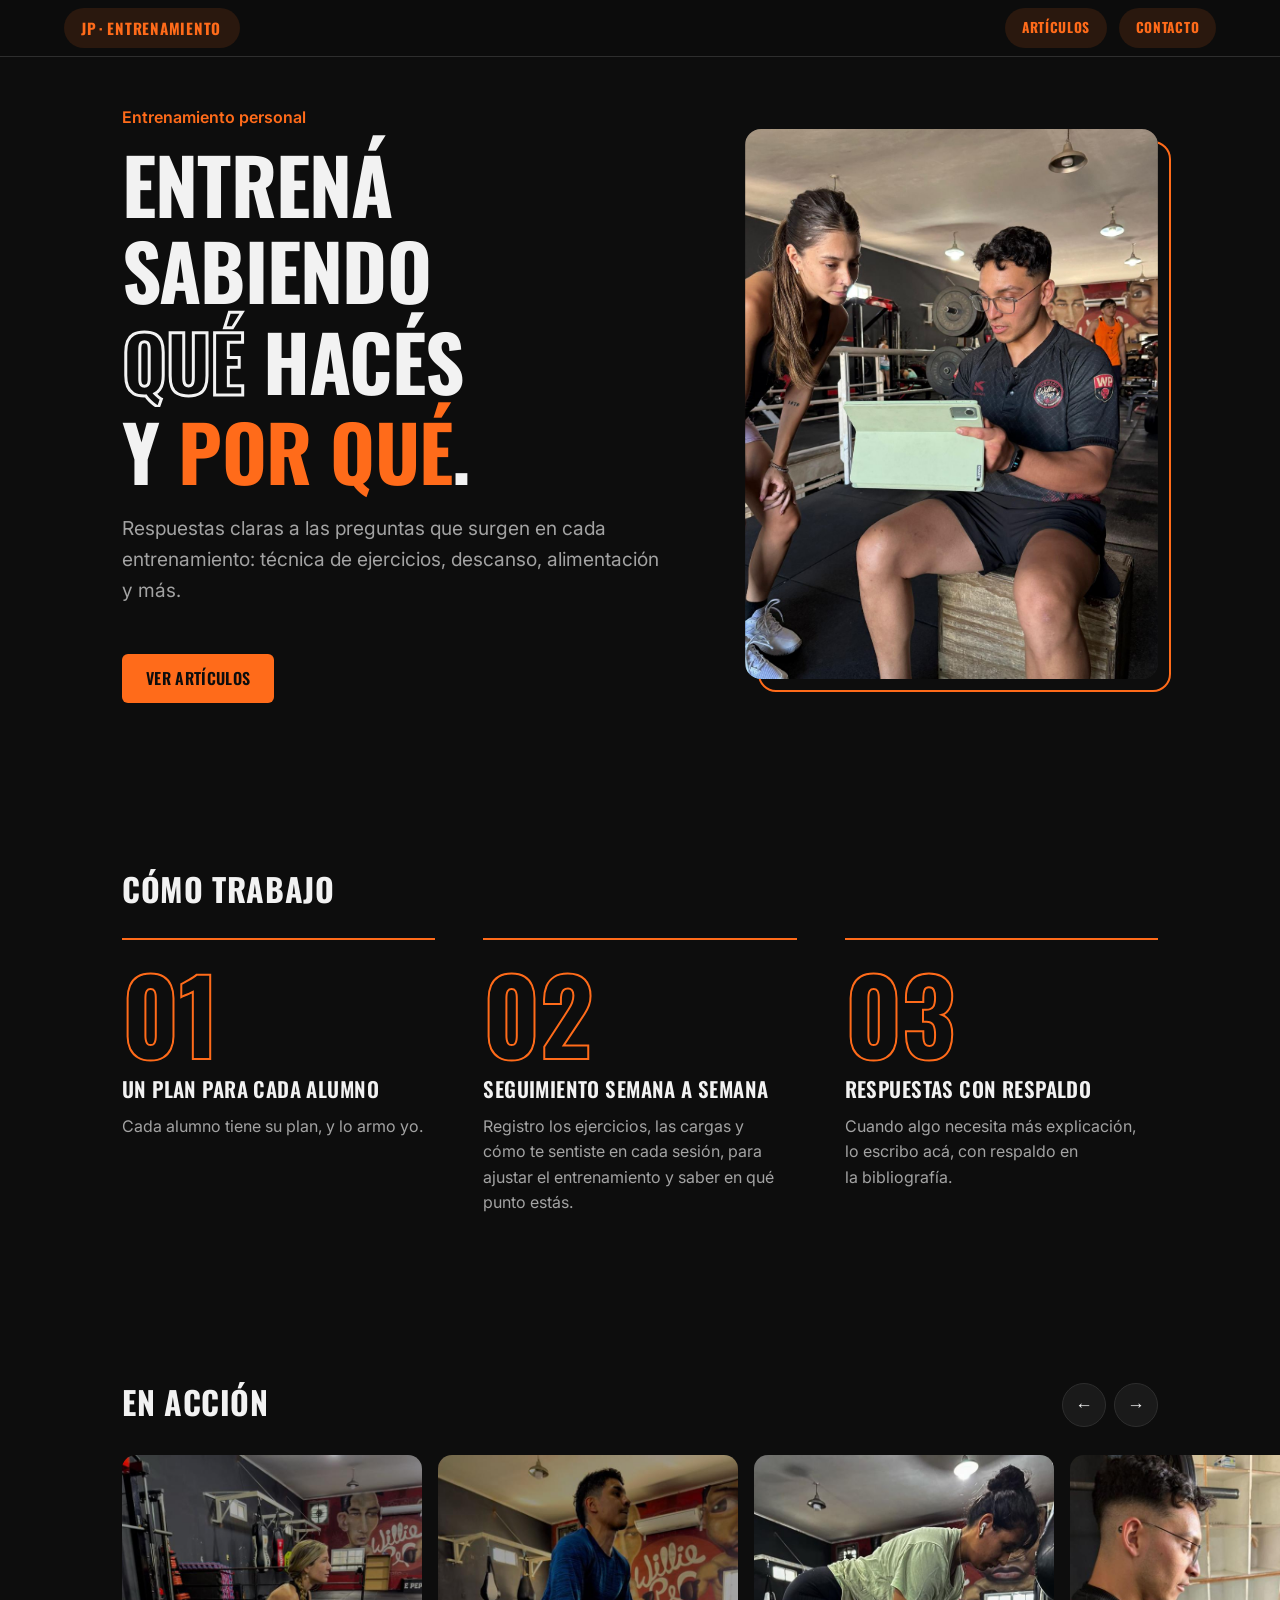
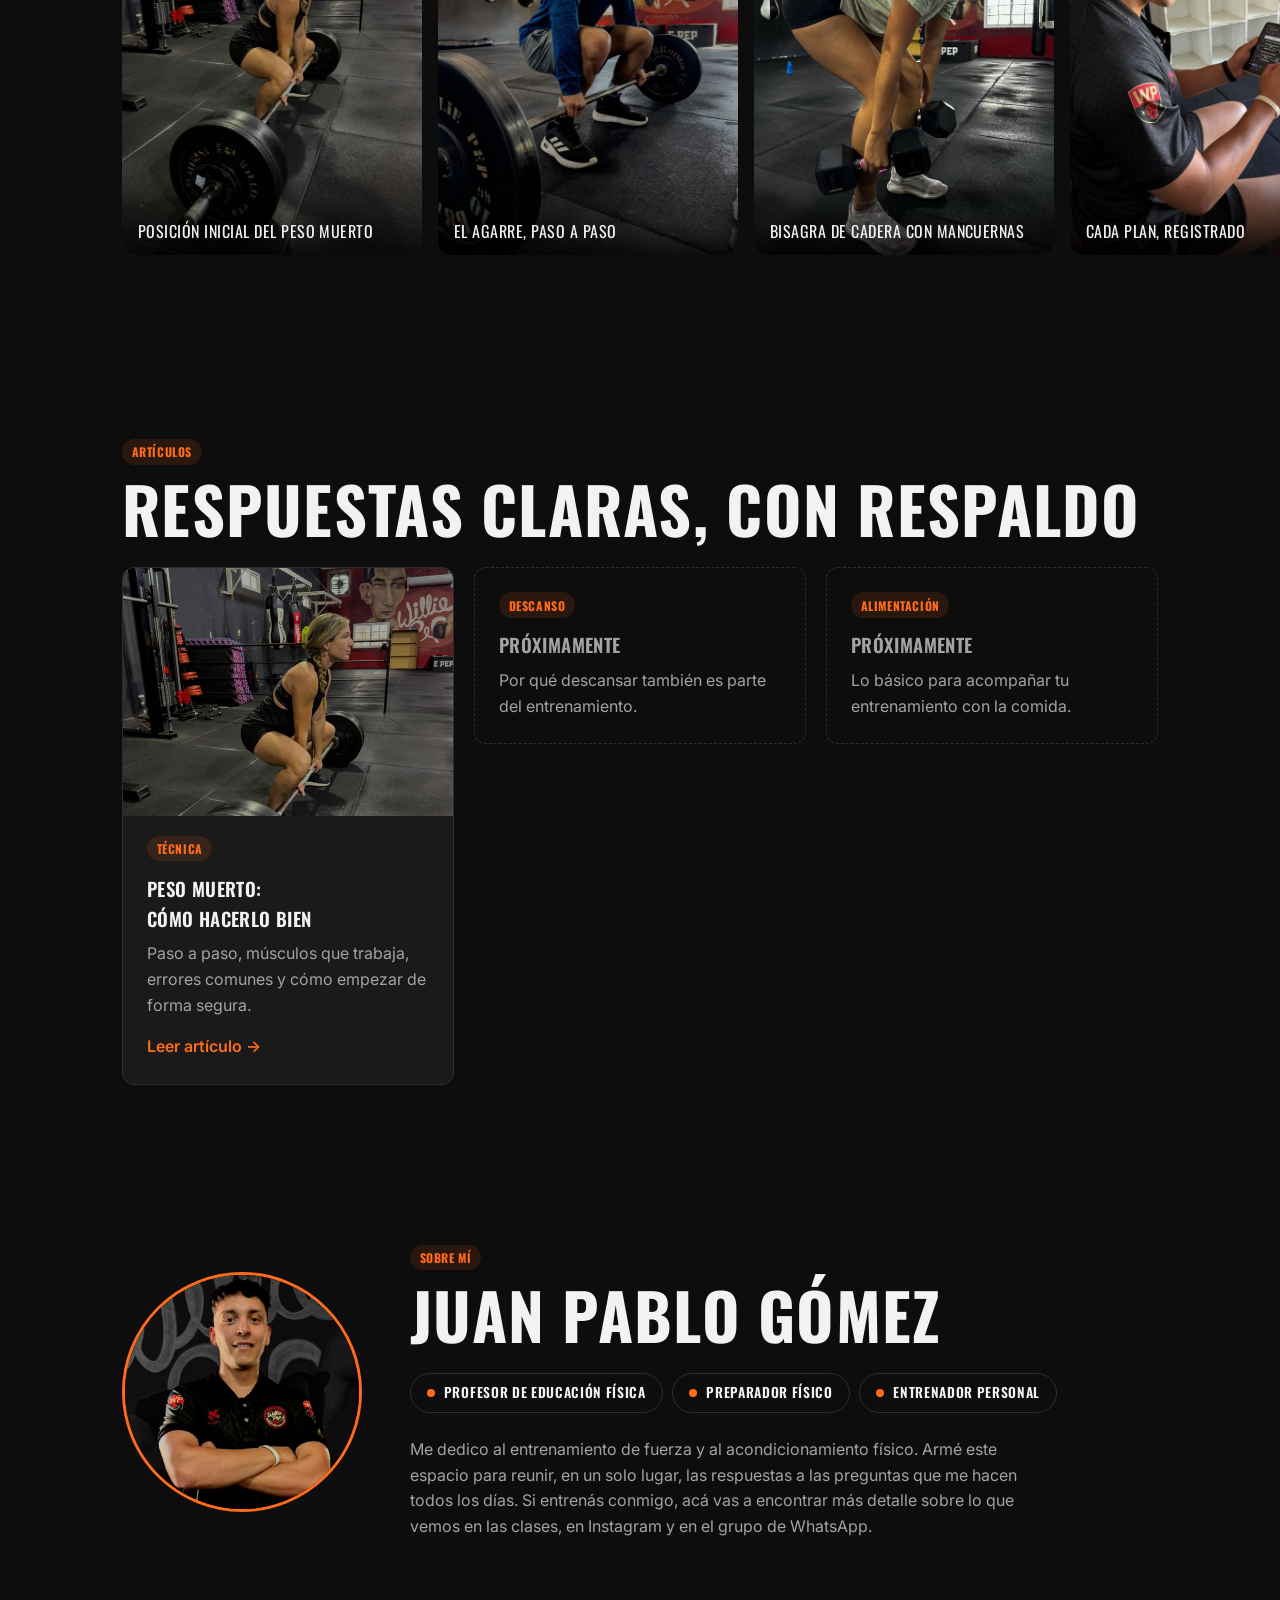
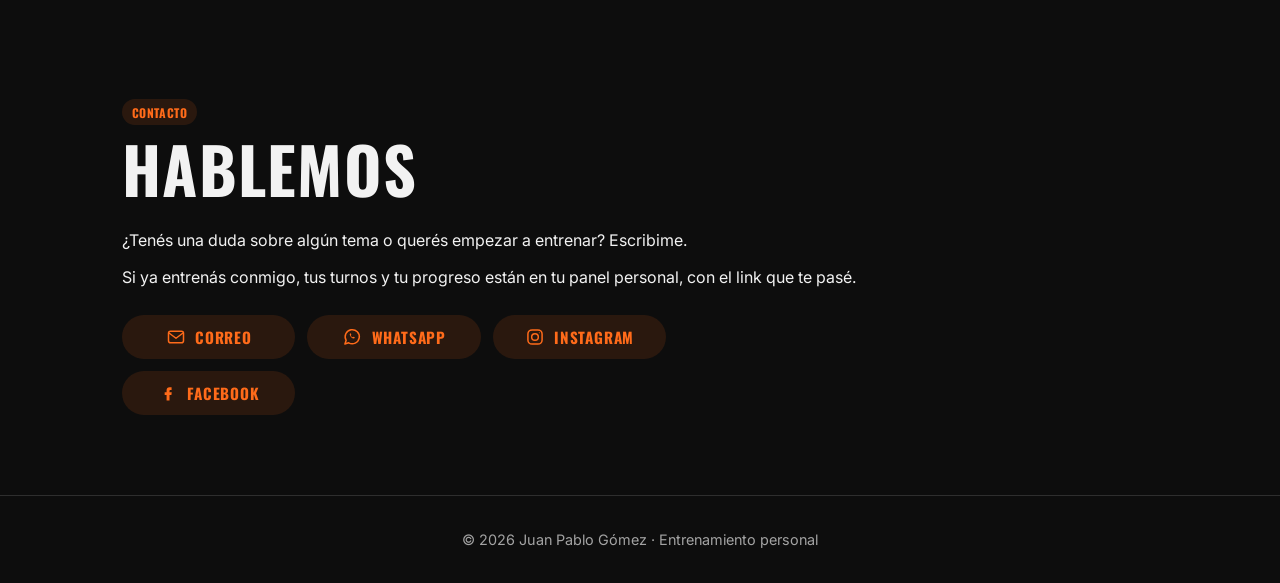
==== index.html @ ba0b46e0 "Sobre mí: me dedico al entrenamiento de fuerza y acondicionamiento físico Co-Authored-By: Claude Son" ====
<!DOCTYPE html>
<html lang="es">
<head>
  <meta charset="UTF-8">
  <meta name="viewport" content="width=device-width, initial-scale=1, viewport-fit=cover">
  <meta name="theme-color" content="#0d0d0d">
  <meta name="color-scheme" content="dark">
  <link rel="icon" href="favicon.svg" type="image/svg+xml">
  <link rel="icon" type="image/png" sizes="192x192" href="iconos/icono-192.png">
  <link rel="apple-touch-icon" sizes="180x180" href="https://juanpablogomezesc-glitch.github.io/P-gina-web-/iconos/apple-touch-icon.png">
  <meta name="apple-mobile-web-app-title" content="Juan Pablo Gómez">
  <title>Juan Pablo Gómez · Entrenamiento personal</title>
  <meta name="description" content="Entrenamiento personal con seguimiento semana a semana. Artículos sobre técnica, descanso y alimentación, explicados de forma simple por Juan Pablo Gómez.">
  <meta property="og:title" content="Juan Pablo Gómez · Entrenamiento personal">
  <meta property="og:description" content="Entrenamiento personal con seguimiento semana a semana, y artículos para entender qué hacés y por qué.">
  <meta property="og:type" content="website">
  <link rel="preconnect" href="https://fonts.googleapis.com">
  <link rel="preconnect" href="https://fonts.gstatic.com" crossorigin>
  <!-- Las fuentes no frenan la página: se cargan en paralelo y se aplican cuando llegan -->
  <link href="https://fonts.googleapis.com/css2?family=Inter:wght@400;600;700&family=Oswald:wght@500;600;700&display=swap" rel="stylesheet" media="print" onload="this.media='all'">
  <noscript><link href="https://fonts.googleapis.com/css2?family=Inter:wght@400;600;700&family=Oswald:wght@500;600;700&display=swap" rel="stylesheet"></noscript>
  <link rel="stylesheet" href="styles.css?v=60b14826">
  <script>
    // Las animaciones de entrada solo se activan si el script de la página carga bien.
    document.documentElement.classList.add('js');
    setTimeout(function () { if (!window.__inicioListo) document.documentElement.classList.remove('js'); }, 3000);
  </script>
  <script src="inicio.js?v=d7f58818" defer></script>
</head>
<body>
  <a class="saltar" href="#contenido">Saltar al contenido</a>
  <header class="nav">
    <a href="index.html" class="logo">JP<span>·</span><span class="logo-largo">Entrenamiento</span></a>
    <nav>
      <a href="#articulos" class="nav-cta">Artículos</a>
      <a href="#contacto" class="nav-cta">Contacto</a>
    </nav>
  </header>

  <main id="contenido" class="inicio">

    <!-- Portada -->
    <section class="hero">
      <div class="contenedor hero-grid">
        <div class="hero-texto">
          <p class="saludo reveal">Entrenamiento personal</p>
          <h1 class="titular">
            <span class="linea" style="--n:0"><span>Entrená</span> <span>sabiendo</span></span>
            <span class="linea" style="--n:1"><span class="contorno">qué</span> <span>hacés</span></span>
            <span class="linea" style="--n:2"><span>y <em>por qué</em>.</span></span>
          </h1>
          <p class="lema reveal" style="--d:5">
            Respuestas claras a las preguntas que surgen en cada entrenamiento:
            técnica de ejercicios, descanso, alimentación y más.
          </p>
          <div class="acciones reveal" style="--d:6">
            <a href="#articulos" class="boton">Ver artículos</a>
          </div>
        </div>
        <figure class="hero-foto">
          <div class="marco">
            <img src="imagenes/hero.jpg" alt="Juan Pablo revisando el plan de entrenamiento en la tablet junto a una alumna" width="1200" height="1600" fetchpriority="high" decoding="async">
          </div>
        </figure>
      </div>
    </section>


    <!-- Cómo trabajo -->
    <section id="como-trabajo">
      <div class="contenedor">
        <h2 class="reveal">Cómo trabajo</h2>
        <ol class="trabajo">
          <li class="reveal" style="--d:0">
            <span class="numero" aria-hidden="true">01</span>
            <h3>Un plan para cada alumno</h3>
            <p>Cada alumno tiene su plan, y lo armo yo.</p>
          </li>
          <li class="reveal" style="--d:1">
            <span class="numero" aria-hidden="true">02</span>
            <h3>Seguimiento semana a semana</h3>
            <p>Registro los ejercicios, las cargas y cómo te sentiste en cada sesión, para ajustar el entrenamiento y saber en qué punto estás.</p>
          </li>
          <li class="reveal" style="--d:2">
            <span class="numero" aria-hidden="true">03</span>
            <h3>Respuestas con respaldo</h3>
            <p>Cuando algo necesita más explicación, lo escribo acá, con respaldo en la bibliografía.</p>
          </li>
        </ol>
      </div>
    </section>

    <!-- Galería -->
    <section id="en-accion" class="galeria">
      <div class="contenedor galeria-cabecera">
        <h2 class="reveal">En acción</h2>
        <div class="flechas" aria-hidden="true">
          <button type="button" class="flecha" data-dir="-1" tabindex="-1" aria-label="Anterior">←</button>
          <button type="button" class="flecha" data-dir="1" tabindex="-1" aria-label="Siguiente">→</button>
        </div>
      </div>
      <div class="carrusel" tabindex="0" role="region" aria-label="Fotos de entrenamientos, se desplaza hacia los costados">
        <figure>
          <img src="imagenes/galeria/pm-posicion-inicial.jpg" alt="Alumna en la posición inicial del peso muerto, vista de costado" width="640" height="853" loading="lazy" decoding="async">
          <figcaption>Posición inicial del peso muerto</figcaption>
        </figure>
        <figure>
          <img src="imagenes/galeria/pm-agarre.jpg" alt="Alumno tomando la barra con las manos por fuera de las piernas" width="640" height="853" loading="lazy" decoding="async">
          <figcaption>El agarre, paso a paso</figcaption>
        </figure>
        <figure>
          <img src="imagenes/galeria/pm-bisagra-mancuernas.jpg" alt="Alumna haciendo la bisagra de cadera con mancuernas" width="640" height="853" loading="lazy" decoding="async">
          <figcaption>Bisagra de cadera con mancuernas</figcaption>
        </figure>
        <figure>
          <img src="imagenes/galeria/planificacion.jpg" alt="Juan Pablo cargando un plan de entrenamiento en la tablet" width="640" height="853" loading="lazy" decoding="async">
          <figcaption>Cada plan, registrado</figcaption>
        </figure>
        <figure>
          <img src="imagenes/galeria/pm-bisagra-barra.jpg" alt="Alumna llevando la cadera hacia atrás con la barra cerca de las piernas" width="640" height="853" loading="lazy" decoding="async">
          <figcaption>La misma bisagra, con barra</figcaption>
        </figure>
        <figure>
          <img src="imagenes/galeria/entrenando-con-alumna.jpg" alt="Juan Pablo y una alumna mirando el plan en la tablet" width="640" height="853" loading="lazy" decoding="async">
          <figcaption>Revisando el plan juntos</figcaption>
        </figure>
        <figure>
          <img src="imagenes/galeria/pm-espalda-firme.jpg" alt="Alumna con la espalda firme y la barra en el piso antes de levantar" width="640" height="853" loading="lazy" decoding="async">
          <figcaption>Espalda firme antes de despegar</figcaption>
        </figure>
        <figure>
          <img src="imagenes/galeria/pm-mancuerna.jpg" alt="Alumna haciendo peso muerto con una sola mancuerna entre los pies" width="640" height="853" loading="lazy" decoding="async">
          <figcaption>Primer paso: una mancuerna</figcaption>
        </figure>
        <figure>
          <img src="imagenes/galeria/peso-muerto-alumna.jpg" alt="Alumna con los pies abiertos en posición de peso muerto sumo" width="640" height="853" loading="lazy" decoding="async">
          <figcaption>Variante sumo</figcaption>
        </figure>
      </div>
    </section>

    <!-- Artículos -->
    <section id="articulos">
      <div class="contenedor">
        <span class="etiqueta reveal">Artículos</span>
        <h2 class="reveal titulo-grande">Respuestas claras, con respaldo</h2>
        <div class="tarjetas">
          <!-- Para sumar un artículo nuevo, copiá este bloque <a>…</a> y cambiá el enlace, la foto, la categoría, el título y el resumen. -->
          <a class="tarjeta tarjeta-articulo reveal" href="articulos/peso-muerto.html" style="--d:0">
            <div class="portada"><img src="imagenes/galeria/pm-posicion-inicial.jpg" alt="" width="640" height="853" loading="lazy" decoding="async"></div>
            <div class="tarjeta-texto">
              <span class="etiqueta">Técnica</span>
              <h3>Peso muerto: cómo hacerlo bien</h3>
              <p>Paso a paso, músculos que trabaja, errores comunes y cómo empezar de forma segura.</p>
              <span class="leer">Leer artículo →</span>
            </div>
          </a>
          <div class="tarjeta proximamente reveal" style="--d:1">
            <span class="etiqueta">Descanso</span>
            <h3>Próximamente</h3>
            <p>Por qué descansar también es parte del entrenamiento.</p>
          </div>
          <div class="tarjeta proximamente reveal" style="--d:2">
            <span class="etiqueta">Alimentación</span>
            <h3>Próximamente</h3>
            <p>Lo básico para acompañar tu entrenamiento con la comida.</p>
          </div>
        </div>
      </div>
    </section>

    <!-- Sobre mí -->
    <section id="sobre-mi" class="sobre-mi">
      <div class="contenedor sobre-mi-grid">
        <img src="imagenes/juan-pablo.jpg" alt="Juan Pablo Gómez, entrenador personal" class="retrato reveal" width="657" height="657" loading="lazy">
        <div class="reveal" style="--d:1">
          <span class="etiqueta">Sobre mí</span>
          <h2 class="titulo-grande">Juan Pablo Gómez</h2>
          <ul class="credenciales" aria-label="Formación y trabajo">
            <li>Profesor de Educación Física</li>
            <li>Preparador físico</li>
            <li>Entrenador personal</li>
          </ul>
          <p>
            Me dedico al entrenamiento de fuerza y al acondicionamiento físico. Armé este espacio para reunir, en un solo lugar,
            las respuestas a las preguntas que me hacen todos los días. Si entrenás conmigo, acá vas a
            encontrar más detalle sobre lo que vemos en las clases, en Instagram y en el grupo de WhatsApp.
          </p>
        </div>
      </div>
    </section>


    <!-- Contacto -->
    <section id="contacto">
      <div class="contenedor">
        <span class="etiqueta reveal">Contacto</span>
        <h2 class="reveal titulo-grande">Hablemos</h2>
        <p class="reveal">¿Tenés una duda sobre algún tema o querés empezar a entrenar? Escribime.</p>
        <p class="reveal">Si ya entrenás conmigo, tus turnos y tu progreso están en tu panel personal, con el link que te pasé.</p>
        <div class="contacto-botones reveal">
          <a class="pastilla" href="mailto:juanpablogomez.esc@gmail.com">
            <svg viewBox="0 0 24 24" aria-hidden="true"><rect x="3" y="5" width="18" height="14" rx="2.5"/><path d="m4 7.5 8 6 8-6"/></svg>
            Correo
          </a>
          <a class="pastilla" href="https://wa.me/5493425529111?text=Hola%20Juan%20Pablo%2C%20vi%20tu%20p%C3%A1gina%20y%20quer%C3%ADa%20consultarte" target="_blank" rel="noopener">
            <svg viewBox="0 0 24 24" aria-hidden="true"><path d="M3.5 20.5 5 16A8.5 8.5 0 1 1 8 19z"/><path d="M9.2 8.6c.3 2.6 2.7 5 5.2 5.3l1.2-1.2-1.9-1-.9.6c-.9-.3-1.9-1.2-2.2-2.2l.6-.9-1-1.9z" class="relleno"/></svg>
            WhatsApp
          </a>
          <a class="pastilla" href="https://instagram.com/prof.juangomez" target="_blank" rel="noopener">
            <svg viewBox="0 0 24 24" aria-hidden="true"><rect x="3.5" y="3.5" width="17" height="17" rx="5"/><circle cx="12" cy="12" r="4"/><circle cx="17.2" cy="6.8" r="0.6" class="relleno"/></svg>
            Instagram
          </a>
          <a class="pastilla" href="https://www.facebook.com/share/1GrhhfnrFc/" target="_blank" rel="noopener">
            <svg viewBox="0 0 24 24" aria-hidden="true"><path d="M14 8.5h2.3V5H13.8C11.6 5 10.3 6.4 10.3 8.6V11H8v3.5h2.3V21h3.5v-6.5h2.3l.4-3.5h-2.7V9.2c0-.5.3-.7.8-.7z" class="relleno"/></svg>
            Facebook
          </a>
        </div>
      </div>
    </section>
  </main>

  <footer>
    <p>&copy; <span id="anio"></span> Juan Pablo Gómez · Entrenamiento personal</p>
  </footer>

  <script>
    document.getElementById('anio').textContent = new Date().getFullYear();
  </script>
</body>
</html>
---- styles.css ----
/* Paleta: negro, grises y naranja */
:root {
  --fondo: #0d0d0d;
  --texto: #f2f2f2;
  --suave: #a3a3a3;
  --acento: #ff6b1a;
  --acento-suave: rgba(255, 107, 26, 0.12);
  --tarjeta: #1a1a1a;
  --borde: #2e2e2e;
  --fuente-titulos: "Oswald", "Arial Narrow", sans-serif;
  --fuente-texto: "Inter", system-ui, -apple-system, "Segoe UI", Roboto, sans-serif;
  --ease-out: cubic-bezier(0.23, 1, 0.32, 1);
  color-scheme: dark;
}

* { box-sizing: border-box; margin: 0; padding: 0; }

h1, h2, h3, .logo, .etiqueta, .boton {
  font-family: var(--fuente-titulos);
  text-transform: uppercase;
  letter-spacing: 0.02em;
}
h1, h2 { font-weight: 700; }
h1, h2, h3 { text-wrap: balance; }
p, li, figcaption { text-wrap: pretty; }
h3 { font-weight: 600; }

html {
  scroll-behavior: smooth;
  scroll-padding-top: 5rem; /* el menú fijo no tapa los títulos al saltar a una sección */
  -webkit-tap-highlight-color: transparent;
  -webkit-text-size-adjust: 100%;
}

body {
  font-family: var(--fuente-texto);
  background: var(--fondo);
  color: var(--texto);
  line-height: 1.6;
}

.nav {
  -webkit-backdrop-filter: blur(8px);
  backdrop-filter: blur(8px);
  position: sticky;
  top: 0;
  display: flex;
  justify-content: space-between;
  align-items: center;
  padding: calc(0.5rem + env(safe-area-inset-top)) max(clamp(1rem, 5vw, 4rem), env(safe-area-inset-right)) 0.5rem max(clamp(1rem, 5vw, 4rem), env(safe-area-inset-left));
  background: rgba(13, 13, 13, 0.9);
  border-bottom: 1px solid var(--borde);
  z-index: 10;
}

.logo { font-weight: 800; font-size: 1.15rem; color: var(--texto); text-decoration: none; }
.logo span { color: var(--acento); margin: 0 0.15rem; }

.nav nav { display: flex; gap: 0.75rem; }
.nav nav a { color: var(--suave); text-decoration: none; font-size: 0.95rem; white-space: nowrap; padding: 0.7rem 0.45rem; transition: color 160ms var(--ease-out); }
.logo { padding: 0.5rem 0; }

main { max-width: 960px; margin: 0 auto; padding: 0 max(clamp(1rem, 5vw, 2rem), env(safe-area-inset-right)) 0 max(clamp(1rem, 5vw, 2rem), env(safe-area-inset-left)); }

section { padding: clamp(3rem, 8vw, 5rem) 0; }

.saludo { color: var(--acento); font-weight: 600; }
h1 em { font-style: normal; color: var(--acento); }
h1 { font-size: clamp(2.2rem, 7vw, 4rem); line-height: 1.1; margin: 0.5rem 0 1rem; }
.lema { color: var(--suave); font-size: 1.2rem; max-width: 36rem; margin-bottom: 2rem; }

h2 { font-size: 2rem; margin-bottom: 1.5rem; }
section > p { color: var(--suave); max-width: 40rem; margin-bottom: 1.5rem; }

.boton {
  display: inline-block;
  align-self: flex-start;
  padding: 0.75rem 1.5rem;
  background: var(--acento);
  color: #0d0d0d;
  border-radius: 6px;
  text-decoration: none;
  font-weight: 600;
  transition: transform 160ms var(--ease-out), background-color 160ms var(--ease-out);
}

.tarjetas { display: grid; grid-template-columns: repeat(auto-fit, minmax(240px, 1fr)); gap: 1.25rem; }
.tarjeta {
  background: var(--tarjeta);
  border: 1px solid var(--borde);
  border-radius: 12px;
  padding: 1.5rem;
}
a.tarjeta { color: inherit; text-decoration: none; transition: border-color 160ms var(--ease-out), transform 160ms var(--ease-out); }
.tarjeta.proximamente { background: transparent; border-style: dashed; align-self: start; }
.tarjeta.proximamente h3 { color: var(--suave); }
.tarjeta h3 { margin: 0.75rem 0 0.5rem; }
.leer { display: inline-block; margin-top: 1rem; color: var(--acento); font-weight: 600; }

.etiqueta {
  display: inline-block;
  font-size: 0.75rem;
  font-weight: 700;
  text-transform: uppercase;
  letter-spacing: 0.05em;
  color: var(--acento);
  background: var(--acento-suave);
  padding: 0.2rem 0.6rem;
  border-radius: 999px;
}

/* Artículos */
.articulo { max-width: 42rem; margin: 0 auto; padding: 3rem 0 4rem; }
.articulo .volver { display: block; color: var(--suave); text-decoration: none; margin-bottom: 2rem; font-size: 0.95rem; }
.articulo .volver { padding: 0.5rem 0; }
.articulo h1 { font-size: clamp(2rem, 6vw, 3rem); }
.articulo .bajada { font-size: 1.2rem; color: var(--suave); margin-bottom: 2rem; }
.articulo h2 { font-size: 1.5rem; margin: 2.5rem 0 1rem; }
.articulo h3 { font-size: 1.05rem; margin-bottom: 0.25rem; }
.articulo p, .articulo li { font-size: 1.05rem; }
.articulo p { margin-bottom: 1rem; }
.articulo ul, .articulo ol { padding-left: 1.25rem; margin-bottom: 1rem; }
.articulo li { margin-bottom: 0.5rem; }

.resumen {
  background: var(--acento-suave);
  border-left: 4px solid var(--acento);
  border-radius: 8px;
  padding: 1.25rem 1.5rem;
  margin: 1.5rem 0;
}
.resumen strong { display: block; margin-bottom: 0.5rem; }
.resumen ul { margin-bottom: 0; }

.pasos li::marker { color: var(--acento); font-weight: 700; }

.errores { display: grid; gap: 1rem; }
.errores > div { background: var(--tarjeta); border: 1px solid var(--borde); border-radius: 10px; padding: 1rem 1.25rem; }
.errores p { margin: 0; color: var(--suave); }

details { border-bottom: 1px solid var(--borde); padding: 0.9rem 0; }
details summary { cursor: pointer; font-weight: 600; }
details p { margin: 0.75rem 0 0; color: var(--suave); }

.cierre { margin-top: 2.5rem; padding-top: 1.5rem; border-top: 1px solid var(--borde); font-weight: 600; }
.tarjeta p { color: var(--suave); }

footer { text-align: center; padding: 2rem 1rem calc(2rem + env(safe-area-inset-bottom)); color: var(--suave); border-top: 1px solid var(--borde); font-size: 0.9rem; }

@media (max-width: 480px) {
  .nav nav { gap: 0.25rem; }
  .nav nav a { font-size: 0.85rem; padding: 0.7rem 0.4rem; }
  .logo { font-size: 1rem; }
}

.cita { font-size: 0.7em; vertical-align: super; margin-left: 0.1em; padding: 0 0.2em; color: var(--acento); text-decoration: none; font-weight: 700; }

.bibliografia { margin-top: 3rem; padding: 0; }
.bibliografia h2 { margin-top: 0; font-size: 1.2rem; }
.bibliografia li { font-size: 0.9rem; color: var(--suave); }
.bibliografia li:target { color: var(--texto); }

/* Fotos */
figure { margin: 0; }
figure img { display: block; width: 100%; height: auto; object-fit: cover; border-radius: 12px; border: 1px solid var(--borde); }


.foto-articulo { margin: 0 0 2rem; }
.foto-articulo img { aspect-ratio: 4 / 5; max-height: 640px; }
.foto-articulo figcaption { font-size: 0.85rem; color: var(--suave); margin-top: 0.6rem; }


.fotos-dobles { display: grid; grid-template-columns: 1fr 1fr; gap: 1rem; margin: 1.5rem 0 2rem; }
.fotos-dobles img { aspect-ratio: 3 / 4; }
.fotos-dobles figcaption, .foto-chica figcaption { font-size: 0.8rem; color: var(--suave); margin-top: 0.5rem; line-height: 1.4; }
.foto-chica { max-width: 320px; margin: 1.5rem auto 2rem; }
.foto-chica img { aspect-ratio: 3 / 4; }

/* Turnos */
.turnos { max-width: 46rem; padding-top: 3rem; padding-bottom: 4rem; }
.turnos h1 { font-size: clamp(2rem, 6vw, 3rem); margin: 0.75rem 0 0.75rem; }
.turnos .bajada { color: var(--suave); margin-bottom: 2rem; }
.aviso-prueba { background: var(--acento-suave); border: 1px dashed var(--acento); color: var(--texto); border-radius: 8px; padding: 0.75rem 1rem; font-size: 0.9rem; }
.estado { color: var(--suave); padding: 1rem 0; }
.estado.error, .error { color: #ff8a80; }
.dias { display: grid; gap: 1.75rem; }
.dia h2 { font-size: 1.2rem; margin-bottom: 0.75rem; }
.horarios { display: grid; grid-template-columns: repeat(auto-fill, minmax(140px, 1fr)); gap: 0.75rem; }
.horario {
  display: flex; flex-direction: column; align-items: flex-start; gap: 0.15rem;
  background: var(--tarjeta); border: 1px solid var(--borde); border-radius: 10px;
  padding: 0.85rem 1rem; color: var(--texto); cursor: pointer; font: inherit; text-align: left;
  transition: border-color 160ms var(--ease-out), transform 160ms var(--ease-out);
}
.horario strong { font-family: var(--fuente-titulos); font-size: 1.4rem; letter-spacing: 0.02em; font-variant-numeric: tabular-nums; }
.horario span { font-size: 0.8rem; color: var(--suave); }
.formulario, .resultado { background: var(--tarjeta); border: 1px solid var(--borde); border-radius: 12px; padding: 1.5rem; display: grid; gap: 0.5rem; }
.formulario h2, .resultado h2 { font-size: 1.3rem; margin: 0; }
.turno-elegido { color: var(--acento); font-weight: 700; margin-bottom: 0.75rem; font-variant-numeric: tabular-nums; }
.formulario label { font-size: 0.85rem; color: var(--suave); margin-top: 0.5rem; display: block; }
.formulario input, .formulario select {
  width: 100%; padding: 0.75rem 0.9rem; margin-top: 0.3rem; font: inherit; font-size: 16px; color: var(--texto);
  background: var(--fondo); border: 1px solid var(--borde); border-radius: 8px;
}
.formulario input:focus, .formulario select:focus { outline: 2px solid var(--acento); outline-offset: 1px; }
.campos-dobles { display: grid; grid-template-columns: 1fr 1fr; gap: 0.75rem; }
.trampa { position: absolute; left: -9999px; width: 1px; height: 1px; overflow: hidden; }
.acciones { display: flex; flex-wrap: wrap; gap: 0.75rem; margin-top: 1rem; align-items: center; }
.boton { border: 0; cursor: pointer; font-size: 1rem; }
.boton:disabled { opacity: 0.6; cursor: wait; transform: none; }
.boton-secundario { background: none; border: 1px solid var(--borde); color: var(--texto); border-radius: 6px; padding: 0.7rem 1.2rem; font: inherit; cursor: pointer; text-decoration: none; transition: transform 160ms var(--ease-out), border-color 160ms var(--ease-out); }

.resultado p { color: var(--suave); }
.nav nav a[aria-current="page"] { color: var(--acento); }
@media (max-width: 480px) { .campos-dobles { grid-template-columns: 1fr; } }
[hidden] { display: none !important; }
@media (max-width: 480px) {
  .nav { gap: 0.75rem; }
}

/* ───────── Pulido: interacción, celular y accesibilidad ───────── */

/* Foco visible para quien navega con teclado */
:focus-visible { outline: 2px solid var(--acento); outline-offset: 3px; border-radius: 4px; }
.formulario input:focus-visible, .formulario select:focus-visible { outline-offset: 1px; border-radius: 8px; }

/* Enlace para saltar el menú */
.saltar { position: absolute; left: -9999px; top: 0.5rem; z-index: 30; background: var(--acento); color: #0d0d0d; padding: 0.6rem 1rem; border-radius: 6px; font-weight: 700; text-decoration: none; }
.saltar:focus { left: 0.75rem; }
.solo-lectores { position: absolute; width: 1px; height: 1px; overflow: hidden; clip-path: inset(50%); white-space: nowrap; }

/* Táctil: sin demora al tocar y sin seleccionar el texto de los botones */
a, button, summary, label, select { touch-action: manipulation; }
.boton, .boton-secundario, .horario { -webkit-user-select: none; user-select: none; -webkit-touch-callout: none; }

/* Hover solo con mouse: en el celular se quedaba "pegado" después de tocar */
@media (hover: hover) and (pointer: fine) {
  .nav nav a:hover { color: var(--texto); }
  .boton:hover { transform: translateY(-2px); background-color: #ff8540; }
  .boton-secundario:hover { border-color: var(--suave); }
  a.tarjeta:hover { border-color: var(--acento); transform: translateY(-3px); }
  .horario:hover { border-color: var(--acento); transform: translateY(-2px); }
  .articulo .volver:hover { color: var(--acento); }
  .cita:hover { text-decoration: underline; }
}
.horario:focus-visible { border-color: var(--acento); }

/* Respuesta inmediata al apretar (va después del hover para ganarle) */
.boton:active, .boton-secundario:active, .horario:active { transform: scale(0.97); }
a.tarjeta:active { transform: scale(0.99); }
.boton:disabled { transform: none; }

/* Entradas suaves: los días del turnero aparecen en cascada y los paneles se despliegan */
@keyframes entrar { from { opacity: 0; transform: translateY(8px); } }
.dia { animation: entrar 300ms var(--ease-out) backwards; animation-delay: calc(var(--i, 0) * 50ms); }
.formulario, .resultado { transition: opacity 220ms var(--ease-out), transform 220ms var(--ease-out); }
@starting-style {
  .formulario:not([hidden]), .resultado:not([hidden]) { opacity: 0; transform: translateY(8px); }
}

/* Esqueleto mientras cargan los horarios */
@keyframes latido { 50% { opacity: 0.45; } }
.esqueleto { display: grid; gap: 1.75rem; }
.esqueleto-dia { display: grid; gap: 0.75rem; }
.esqueleto-titulo { height: 1.4rem; width: 11rem; border-radius: 6px; background: var(--tarjeta); }
.esqueleto-fila { display: grid; grid-template-columns: repeat(auto-fill, minmax(140px, 1fr)); gap: 0.75rem; }
.esqueleto-fila span { height: 4.4rem; border-radius: 10px; background: var(--tarjeta); border: 1px solid var(--borde); }
.esqueleto-titulo, .esqueleto-fila span { animation: latido 1.3s ease-in-out infinite; }

/* Menos movimiento para quien lo pide: quedan los fundidos, se van los desplazamientos */
@media (prefers-reduced-motion: reduce) {
  html { scroll-behavior: auto; }
  .boton:hover, a.tarjeta:hover, .horario:hover { transform: none; }
  .boton:active, .boton-secundario:active, .horario:active, a.tarjeta:active { transform: none; }
  @keyframes entrar { from { opacity: 0; } }
  @starting-style { .formulario:not([hidden]), .resultado:not([hidden]) { opacity: 0; transform: none; } }
  .esqueleto-titulo, .esqueleto-fila span { animation: none; }
}

/* ───────── Portada dinámica ───────── */
main.inicio { max-width: none; padding: 0; overflow-x: clip; }
.contenedor { max-width: 1100px; margin: 0 auto; padding: 0 max(clamp(1rem, 5vw, 2rem), env(safe-area-inset-right)) 0 max(clamp(1rem, 5vw, 2rem), env(safe-area-inset-left)); }
.inicio section > p { max-width: 40rem; }

/* Menú: el logo largo se acorta en pantallas chicas y "Turnos" es el botón principal */
.nav nav a.nav-cta { background: var(--acento); color: #0d0d0d; border-radius: 6px; padding: 0.55rem 0.9rem; margin-left: 0.4rem; font-weight: 700; transition: transform 160ms var(--ease-out), background-color 160ms var(--ease-out); }
.nav nav a.nav-cta[aria-current="page"] { color: #0d0d0d; }
.nav nav a.nav-cta:active { transform: scale(0.96); }
@media (hover: hover) and (pointer: fine) { .nav nav a.nav-cta:hover { background: #ff8540; color: #0d0d0d; } }
@media (max-width: 480px) { .logo-largo, .logo span:nth-of-type(1) { display: none; } }

/* Portada */
.hero { padding: clamp(1.75rem, 4vw, 3rem) 0 clamp(3rem, 7vw, 5rem); overflow-x: clip; }
.hero-grid { display: grid; grid-template-columns: 1.15fr 0.85fr; gap: clamp(2rem, 5vw, 4rem); align-items: center; }
.hero-texto { display: flex; flex-direction: column; align-items: flex-start; }
.titular { font-size: clamp(2.8rem, 10.5vw, 4.8rem); line-height: 1.12; letter-spacing: -0.01em; margin: 0.6rem 0 1.25rem; } /* 1.12: los acentos de Á y É no tocan la línea de arriba */
.titular .linea { display: block; overflow: hidden; padding: 0.14em 0 0.06em; margin: -0.14em 0 -0.06em; }
.titular .linea > span { display: inline-block; animation: subir 800ms var(--ease-out) backwards; animation-delay: calc(var(--n, 0) * 90ms + 120ms); }
.titular .contorno { color: transparent; -webkit-text-stroke: clamp(1.5px, 0.25vw, 3px) var(--texto); }
.titular em { font-style: normal; color: var(--acento); }
@keyframes subir { from { transform: translateY(105%); } }

.hero-foto { position: relative; isolation: isolate; }
.hero-foto::before { content: ""; position: absolute; inset: 0.8rem -0.8rem -0.8rem 0.8rem; border: 2px solid var(--acento); border-radius: 18px; z-index: -1; }
.hero-foto .marco { position: relative; overflow: hidden; border-radius: 16px; aspect-ratio: 3 / 4; background: var(--tarjeta); animation: revelar-foto 900ms var(--ease-out) 200ms backwards; }
.hero-foto img { position: absolute; inset: -5% 0; width: 100%; height: 110%; object-fit: cover; object-position: center 30%; border: 0; border-radius: 0; }
@keyframes revelar-foto { from { clip-path: inset(0 0 100% 0); } }
/* La foto se mueve un poco más lento que la página (solo donde el navegador lo permite) */
@supports (animation-timeline: scroll()) {
  .hero-foto img { animation: deslizar linear both; animation-timeline: scroll(root block); animation-range: 0 100vh; }
  @keyframes deslizar { from { transform: translateY(-3%); } to { transform: translateY(4%); } }
}


/* Cómo trabajo */
.trabajo { list-style: none; display: grid; grid-template-columns: repeat(3, 1fr); gap: clamp(1.5rem, 4vw, 3rem); padding: 0; margin: 0; }
.trabajo li { position: relative; padding-top: 1.25rem; border-top: 2px solid var(--borde); }
.trabajo li::before { content: ""; position: absolute; top: -2px; left: 0; width: 100%; height: 2px; background: var(--acento); transform: scaleX(0); transform-origin: left; transition: transform 900ms var(--ease-out) 250ms; }
.js .trabajo li.visto::before, html:not(.js) .trabajo li::before { transform: scaleX(1); }
.numero { display: block; font-family: var(--fuente-titulos); font-weight: 700; font-size: clamp(4rem, 9vw, 6.5rem); line-height: 1; color: transparent; -webkit-text-stroke: 2px var(--acento); font-variant-numeric: tabular-nums; margin-bottom: 0.5rem; }
.trabajo h3 { font-size: 1.3rem; margin-bottom: 0.5rem; }
.trabajo p { color: var(--suave); }

/* Galería deslizable */
.galeria { padding-inline: 0; overflow: hidden; }
.galeria-cabecera { display: flex; justify-content: space-between; align-items: flex-end; margin-bottom: 1.5rem; }
.galeria h2 { margin-bottom: 0; }
.flechas { display: flex; gap: 0.5rem; }
.flecha { width: 2.75rem; height: 2.75rem; border-radius: 50%; border: 1px solid var(--borde); background: var(--tarjeta); color: var(--texto); font-size: 1.1rem; cursor: pointer; transition: transform 160ms var(--ease-out), border-color 160ms var(--ease-out); }
.flecha:active { transform: scale(0.94); }
@media (hover: hover) and (pointer: fine) { .flecha:hover { border-color: var(--acento); } }
@media (hover: none) { .flechas { display: none; } }
.carrusel { --lateral: calc((100% - 1100px) / 2 + clamp(1rem, 5vw, 2rem)); display: flex; gap: 1rem; overflow-x: auto; scroll-snap-type: x mandatory; scroll-padding-inline: max(1rem, var(--lateral)); padding: 0.25rem max(1rem, var(--lateral)) 1.5rem; overscroll-behavior-x: contain; scrollbar-width: thin; scrollbar-color: var(--borde) transparent; }
.carrusel figure { position: relative; flex: 0 0 min(72vw, 300px); scroll-snap-align: start; overflow: hidden; border-radius: 14px; background: var(--tarjeta); }
.carrusel img { display: block; width: 100%; aspect-ratio: 3 / 4; object-fit: cover; border: 0; border-radius: 0; transition: transform 500ms var(--ease-out); }
.carrusel figcaption { position: absolute; inset: auto 0 0 0; padding: 3rem 1rem 0.9rem; background: linear-gradient(transparent, rgba(0, 0, 0, 0.85)); font-family: var(--fuente-titulos); text-transform: uppercase; letter-spacing: 0.03em; font-size: 1rem; line-height: 1.25; }
@media (hover: hover) and (pointer: fine) { .carrusel figure:hover img { transform: scale(1.05); } }

/* Artículos con foto */
.tarjeta-articulo { padding: 0; overflow: hidden; display: flex; flex-direction: column; }
.portada { aspect-ratio: 4 / 3; overflow: hidden; }
.portada img { width: 100%; height: 100%; object-fit: cover; object-position: center 25%; display: block; transition: transform 500ms var(--ease-out); }
.tarjeta-texto { padding: 1.25rem 1.5rem 1.5rem; }
@media (hover: hover) and (pointer: fine) { .tarjeta-articulo:hover .portada img { transform: scale(1.05); } }

/* Sobre mí */
.sobre-mi-grid { display: grid; grid-template-columns: 240px 1fr; gap: clamp(1.5rem, 5vw, 3rem); align-items: center; }
.sobre-mi .retrato { width: 240px; height: 240px; object-fit: cover; border-radius: 50%; border: 3px solid var(--acento); }
.sobre-mi p { color: var(--suave); max-width: 40rem; }

/* Reservar */
.reserva { padding-block: clamp(1rem, 3vw, 2rem); }
.reserva-caja { background: var(--acento); color: #0d0d0d; border-radius: 20px; padding: clamp(2rem, 6vw, 4rem); display: grid; gap: 1rem; justify-items: start; }
.reserva-caja h2 { font-size: clamp(2.4rem, 8vw, 5rem); line-height: 0.95; margin: 0; }
.reserva-caja p { color: rgba(13, 13, 13, 0.82); font-size: 1.15rem; max-width: 32rem; margin: 0; }
.boton-negro { background: #0d0d0d; color: var(--acento); margin-top: 0.5rem; }
@media (hover: hover) and (pointer: fine) { .boton.boton-negro:hover { background-color: #232323; } }

/* Aparición al hacer scroll (solo si el script cargó) */
.js .reveal { opacity: 0; }
.js .reveal.visto { opacity: 1; animation: entrar-grande 650ms var(--ease-out) backwards; animation-delay: calc(var(--d, 0) * 90ms); }
@keyframes entrar-grande { from { opacity: 0; transform: translateY(24px); } }

@media (max-width: 720px) {
  .hero-grid { grid-template-columns: 1fr; }
  .hero .lema { font-size: 1.05rem; margin-bottom: 1.25rem; }
  .hero-foto .marco { aspect-ratio: 4 / 3; }
  .hero-foto img { object-position: center 35%; }
  .trabajo { grid-template-columns: 1fr; gap: 1.75rem; }
  .trabajo li { display: grid; grid-template-columns: auto 1fr; column-gap: 1.25rem; align-items: start; }
  .trabajo .numero { grid-row: span 2; font-size: 4rem; margin: 0; }
  .trabajo h3 { margin: 0 0 0.35rem; }
  .sobre-mi-grid { grid-template-columns: 1fr; }
  .sobre-mi .retrato { width: 160px; height: 160px; }
}

/* Menos movimiento: se quedan los fundidos y se van los desplazamientos */
@media (prefers-reduced-motion: reduce) {
  .titular .linea > span, .hero-foto .marco, .hero-foto img { animation: none; }
  @keyframes entrar-grande { from { opacity: 0; } }
  .trabajo li::before { transition: none; }
  .carrusel img, .portada img { transition: none; }
}

/* Menú de arriba: solo Artículos y Contacto, los dos en naranja */
.nav nav a.nav-cta { font-family: var(--fuente-titulos); text-transform: uppercase; letter-spacing: 0.03em; font-weight: 600; font-size: 0.95rem; }
@media (max-width: 480px) { .nav nav { gap: 0.4rem; } .nav nav a.nav-cta { margin-left: 0; padding: 0.55rem 0.7rem; font-size: 0.85rem; } }
#contacto p + p { margin-top: 0.75rem; }

/* Encabezado de sección igual al del dashboard: etiqueta naranja arriba y título grande */
h2.titulo-grande { font-size: clamp(2.2rem, 7vw, 4rem); line-height: 1.1; margin: 0.5rem 0 1.5rem; }

/* Menú de arriba y botones del dashboard con el diseño de la etiqueta "MI PROGRESO":
   letras naranjas sobre fondo naranja suave, en forma de píldora. */
.nav nav a.nav-cta, .pastilla {
  display: inline-flex; align-items: center; justify-content: center;
  min-height: 40px; padding: 0.4rem 1.05rem; margin-left: 0;
  font-family: var(--fuente-titulos); font-weight: 700; font-size: 0.85rem;
  text-transform: uppercase; letter-spacing: 0.05em; text-decoration: none; white-space: nowrap;
  color: var(--acento); background: var(--acento-suave); border: 0; border-radius: 999px;
  cursor: pointer; transition: transform 160ms var(--ease-out), background-color 160ms var(--ease-out), color 160ms var(--ease-out);
}
.nav nav a.nav-cta[aria-current="page"] { color: var(--acento); }
.nav nav a.nav-cta:active, .pastilla:active { transform: scale(0.96); }
.nav nav a.nav-cta:focus-visible, .pastilla:focus-visible { outline: 2px solid var(--acento); outline-offset: 2px; }
@media (hover: hover) and (pointer: fine) { .nav nav a.nav-cta:hover, .pastilla:hover { background: rgba(255, 107, 26, 0.24); color: #ff8540; } }
@media (prefers-reduced-motion: reduce) { .nav nav a.nav-cta:active, .pastilla:active { transform: none; } }
.pastilla { font-size: 0.95rem; padding: 0.5rem 1.4rem; min-height: 44px; }
@media (max-width: 480px) { .nav nav { gap: 0.4rem; } .nav nav a.nav-cta { padding: 0.4rem 0.8rem; font-size: 0.8rem; } }

/* Logo JP con el mismo diseño de la etiqueta Mi progreso (píldora naranja suave) */
.nav .logo {
  display: inline-flex; align-items: center; min-height: 40px; padding: 0.4rem 1.05rem;
  font-family: var(--fuente-titulos); font-weight: 700; font-size: 0.95rem;
  text-transform: uppercase; letter-spacing: 0.05em;
  color: var(--acento); background: var(--acento-suave); border-radius: 999px;
  transition: transform 160ms var(--ease-out), background-color 160ms var(--ease-out);
}
.nav .logo:active { transform: scale(0.96); }
@media (hover: hover) and (pointer: fine) { .nav .logo:hover { background: rgba(255, 107, 26, 0.24); } }
@media (prefers-reduced-motion: reduce) { .nav .logo:active { transform: none; } }

/* Contacto: botones con el diseño de la etiqueta Mi progreso, con ícono */
.contacto-botones { display: grid; grid-template-columns: repeat(auto-fit, minmax(150px, 1fr)); gap: 0.75rem; margin-top: 1.5rem; max-width: 34rem; }
.contacto-botones .pastilla { gap: 0.6rem; }
.contacto-botones svg { width: 20px; height: 20px; flex: none; fill: none; stroke: currentColor; stroke-width: 1.8; stroke-linecap: round; stroke-linejoin: round; }
.contacto-botones svg .relleno { fill: currentColor; stroke: none; }
.contacto-botones svg.solido { fill: currentColor; stroke: none; }

/* Sobre mí: tres títulos en fila de etiquetas (no son botones: borde fino, sin naranja de fondo) */
.credenciales { list-style: none; margin: 1.25rem 0 1.5rem; padding: 0; display: flex; flex-wrap: wrap; gap: 0.6rem; }
.credenciales li {
  display: inline-flex; align-items: center; gap: 0.55rem; min-height: 40px; padding: 0.4rem 1rem;
  font-family: var(--fuente-titulos); font-weight: 600; font-size: 0.85rem; letter-spacing: 0.05em; text-transform: uppercase;
  color: var(--texto); border: 1px solid var(--borde); border-radius: 999px;
}
.credenciales li::before { content: ""; width: 8px; height: 8px; border-radius: 50%; background: var(--acento); flex: none; }
@media (max-width: 640px) { .sobre-mi .retrato { justify-self: center; } }
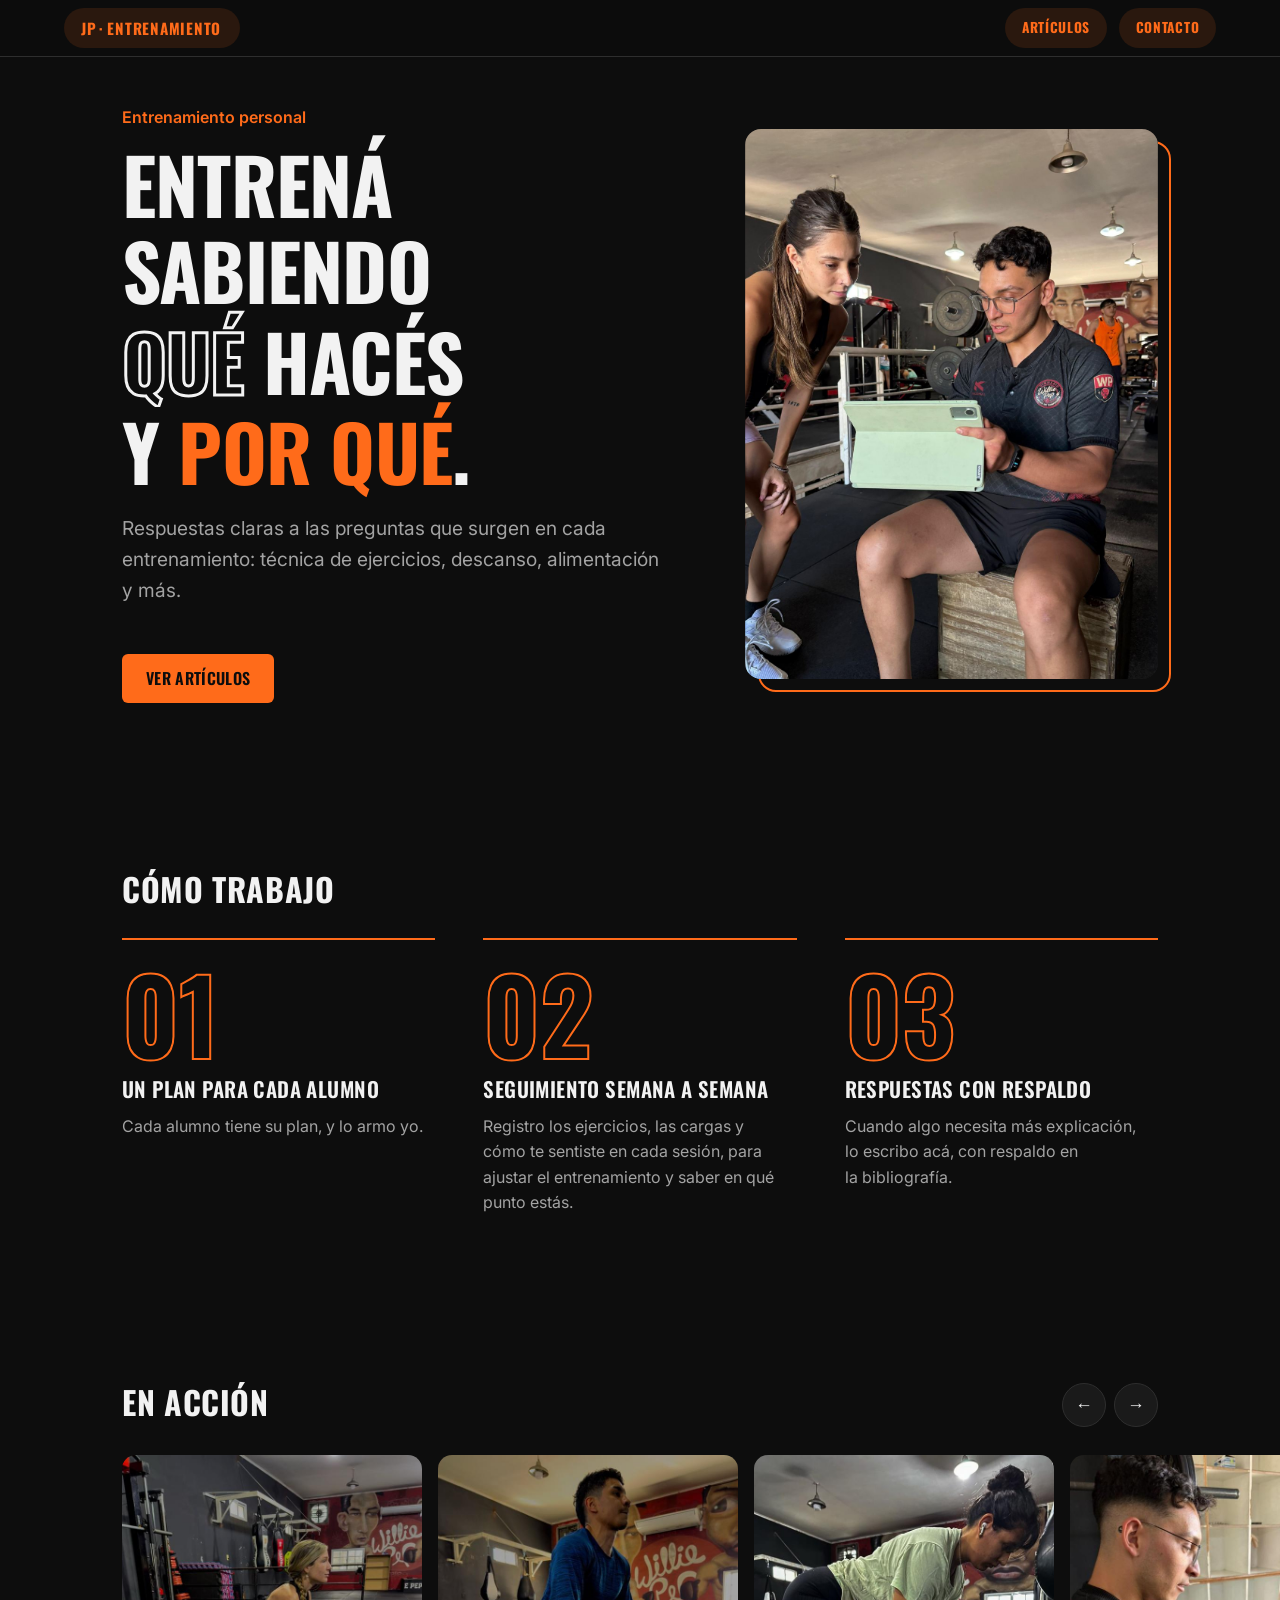
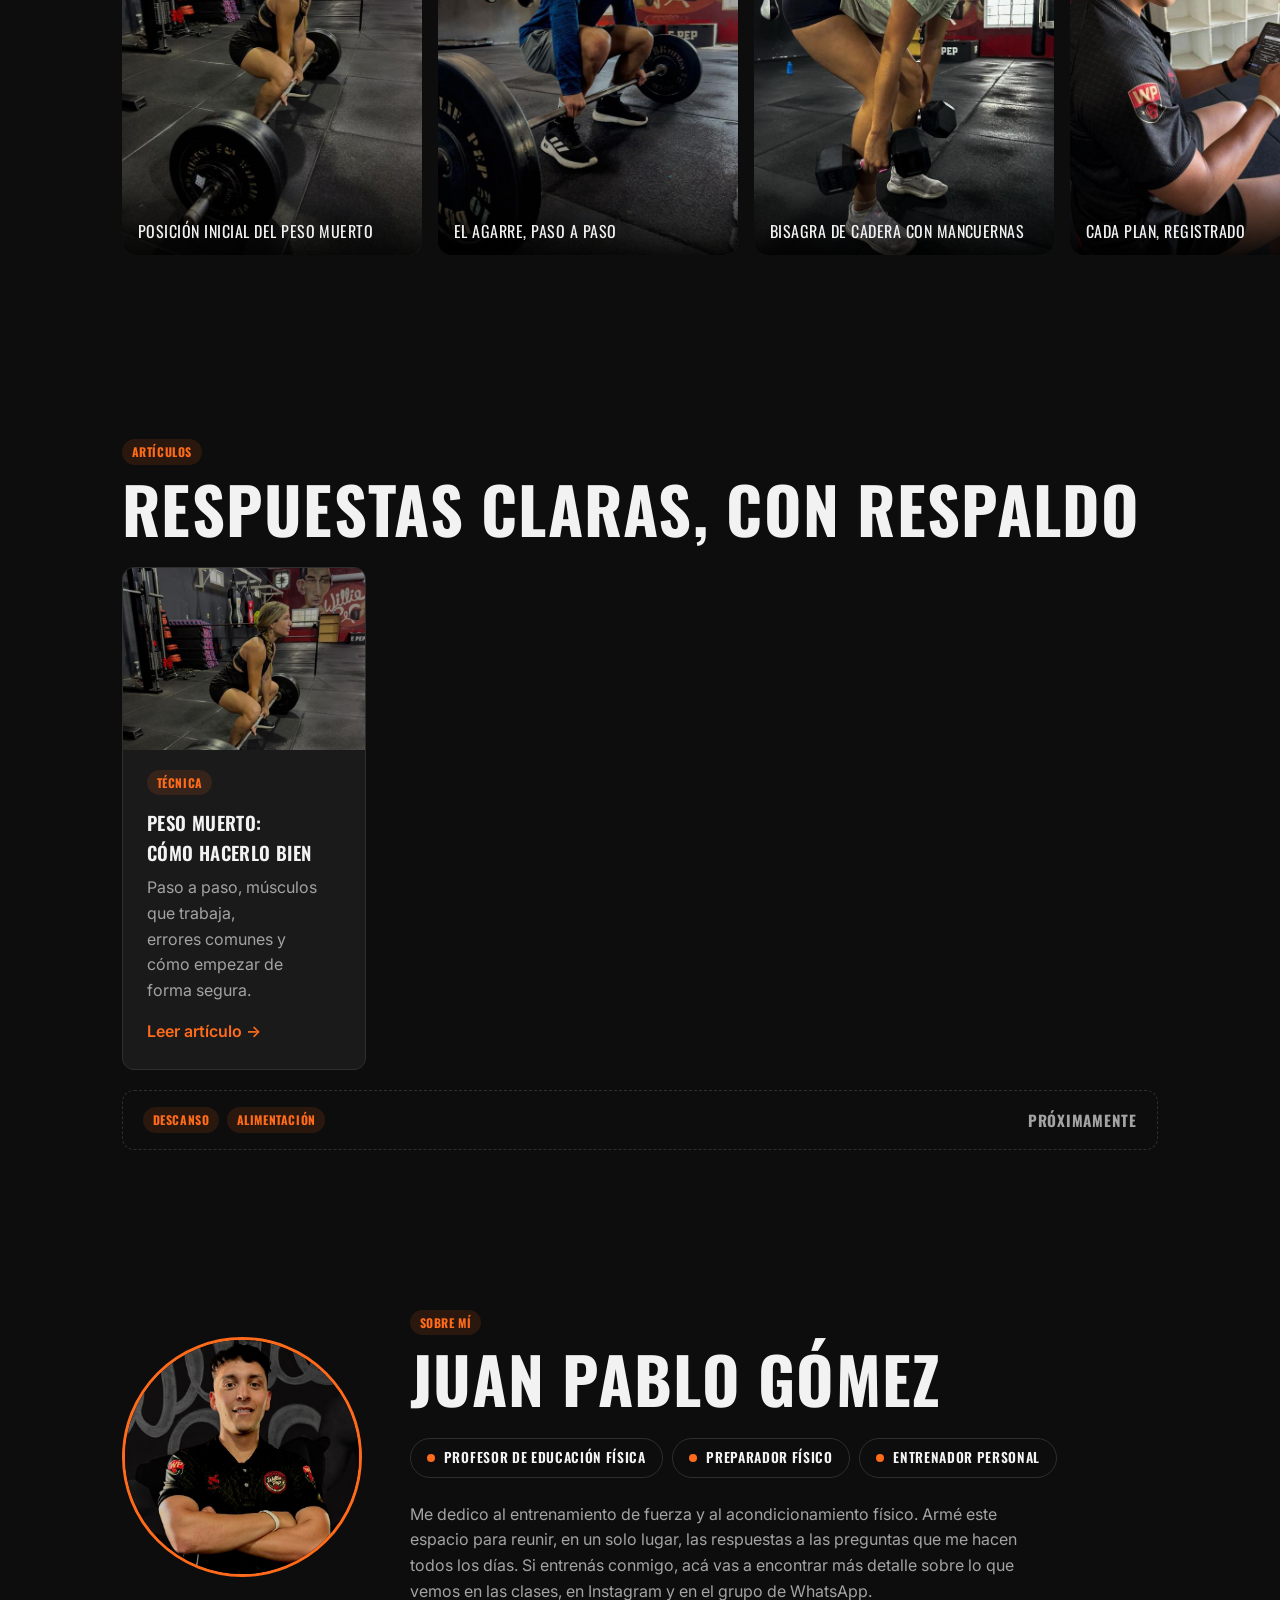
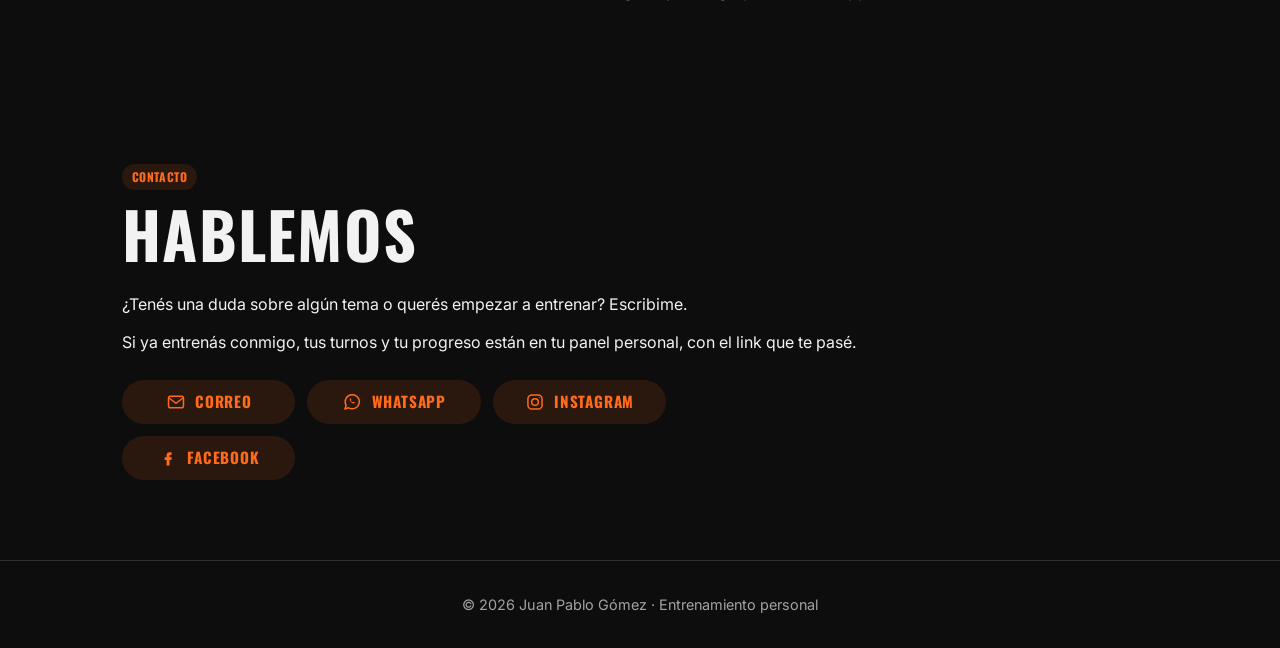
==== commit 0eb10aff: "Artículos: las dos tarjetas vacías pasan a una franja compacta con Descanso, Alimentación y Próximam" ====
--- a/index.html
+++ b/index.html
@@ -19,7 +19,7 @@
   <!-- Las fuentes no frenan la página: se cargan en paralelo y se aplican cuando llegan -->
   <link href="https://fonts.googleapis.com/css2?family=Inter:wght@400;600;700&family=Oswald:wght@500;600;700&display=swap" rel="stylesheet" media="print" onload="this.media='all'">
   <noscript><link href="https://fonts.googleapis.com/css2?family=Inter:wght@400;600;700&family=Oswald:wght@500;600;700&display=swap" rel="stylesheet"></noscript>
-  <link rel="stylesheet" href="styles.css?v=60b14826">
+  <link rel="stylesheet" href="styles.css?v=7394b36f">
   <script>
     // Las animaciones de entrada solo se activan si el script de la página carga bien.
     document.documentElement.classList.add('js');
@@ -155,15 +155,9 @@
               <span class="leer">Leer artículo →</span>
             </div>
           </a>
-          <div class="tarjeta proximamente reveal" style="--d:1">
-            <span class="etiqueta">Descanso</span>
-            <h3>Próximamente</h3>
-            <p>Por qué descansar también es parte del entrenamiento.</p>
-          </div>
-          <div class="tarjeta proximamente reveal" style="--d:2">
-            <span class="etiqueta">Alimentación</span>
-            <h3>Próximamente</h3>
-            <p>Lo básico para acompañar tu entrenamiento con la comida.</p>
+          <div class="proximamente-franja reveal" style="--d:1">
+            <div class="proximamente-temas"><span class="etiqueta">Descanso</span><span class="etiqueta">Alimentación</span></div>
+            <p>Próximamente</p>
           </div>
         </div>
       </div>
--- a/styles.css
+++ b/styles.css
@@ -436,3 +436,11 @@
 }
 .credenciales li::before { content: ""; width: 8px; height: 8px; border-radius: 50%; background: var(--acento); flex: none; }
 @media (max-width: 640px) { .sobre-mi .retrato { justify-self: center; } }
+
+/* Artículos que vienen: una sola franja compacta en vez de una tarjeta vacía por tema */
+.proximamente-franja {
+  grid-column: 1 / -1; display: flex; flex-wrap: wrap; align-items: center; justify-content: space-between; gap: 0.75rem 1rem;
+  padding: 1rem 1.25rem; border: 1px dashed var(--borde); border-radius: 12px;
+}
+.proximamente-temas { display: flex; flex-wrap: wrap; gap: 0.5rem; }
+.proximamente-franja p { margin: 0; font-family: var(--fuente-titulos); font-weight: 700; font-size: 0.95rem; letter-spacing: 0.05em; text-transform: uppercase; color: var(--suave); }
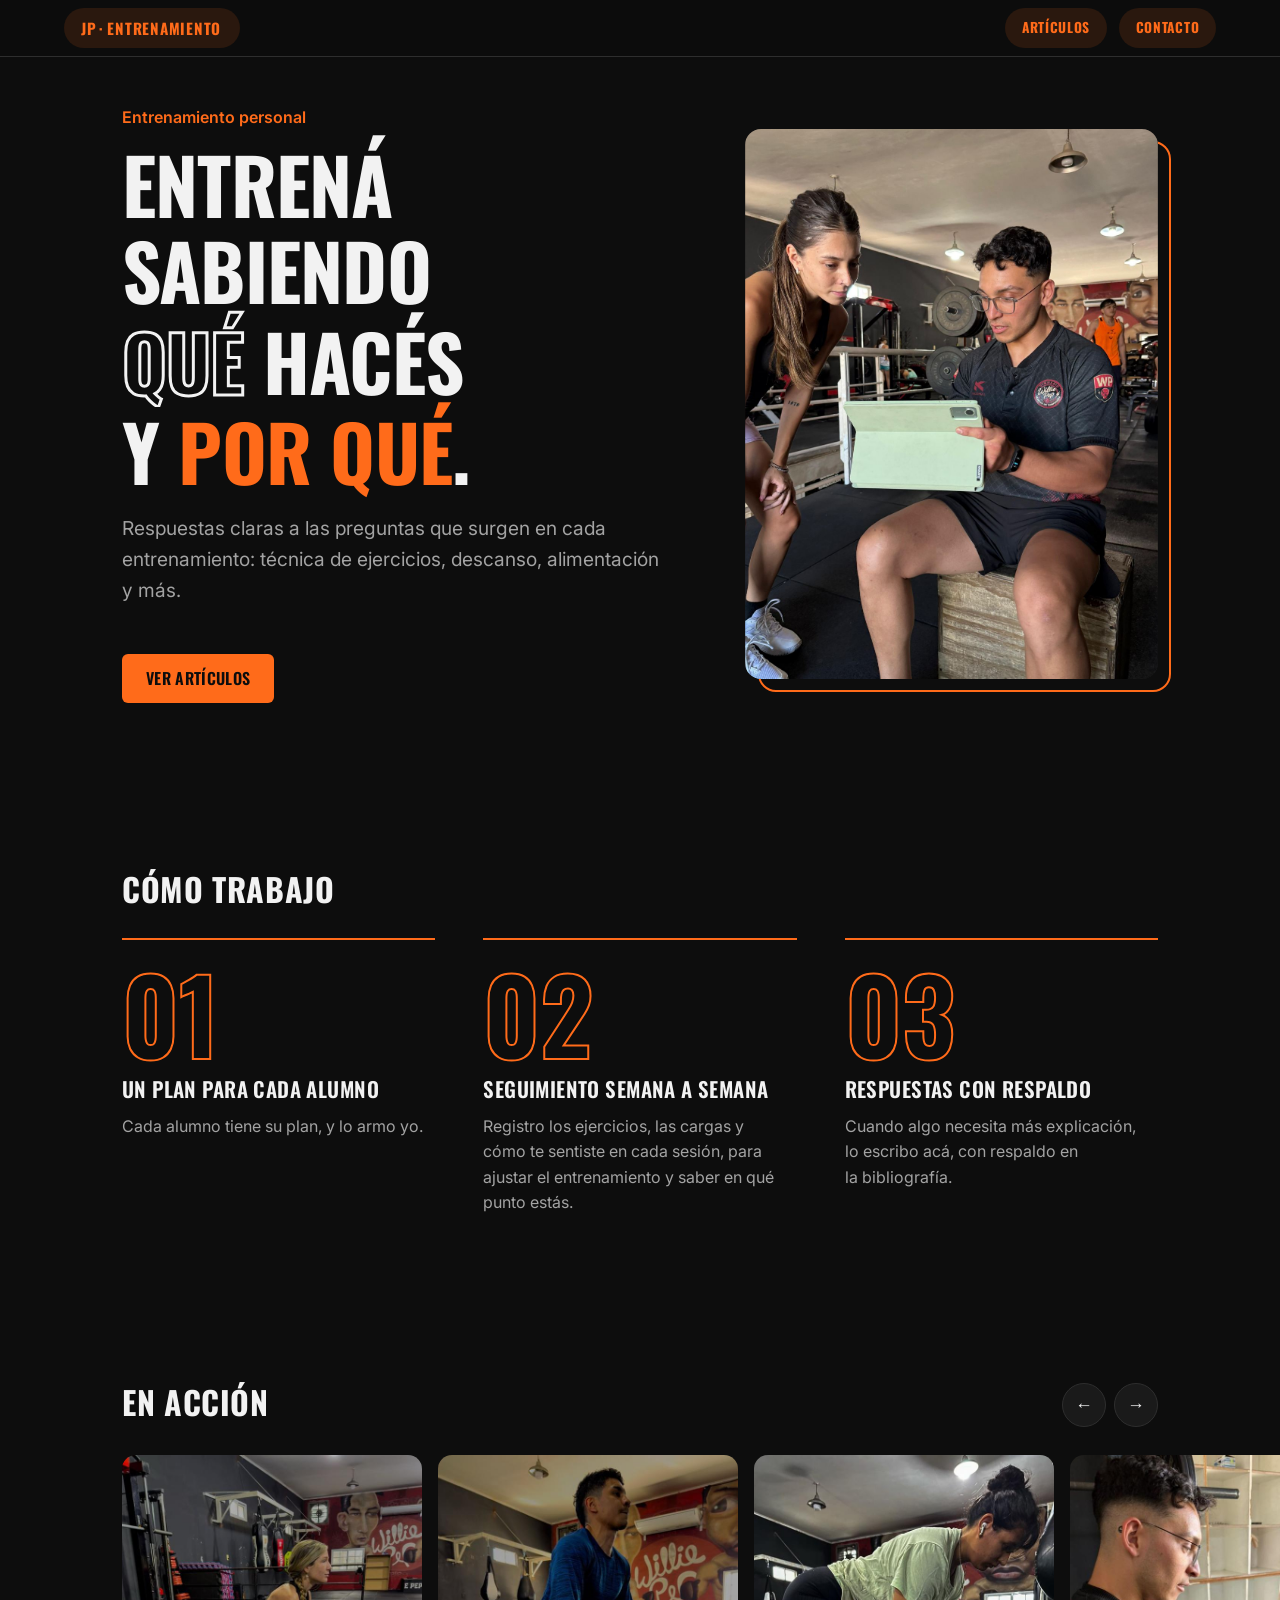
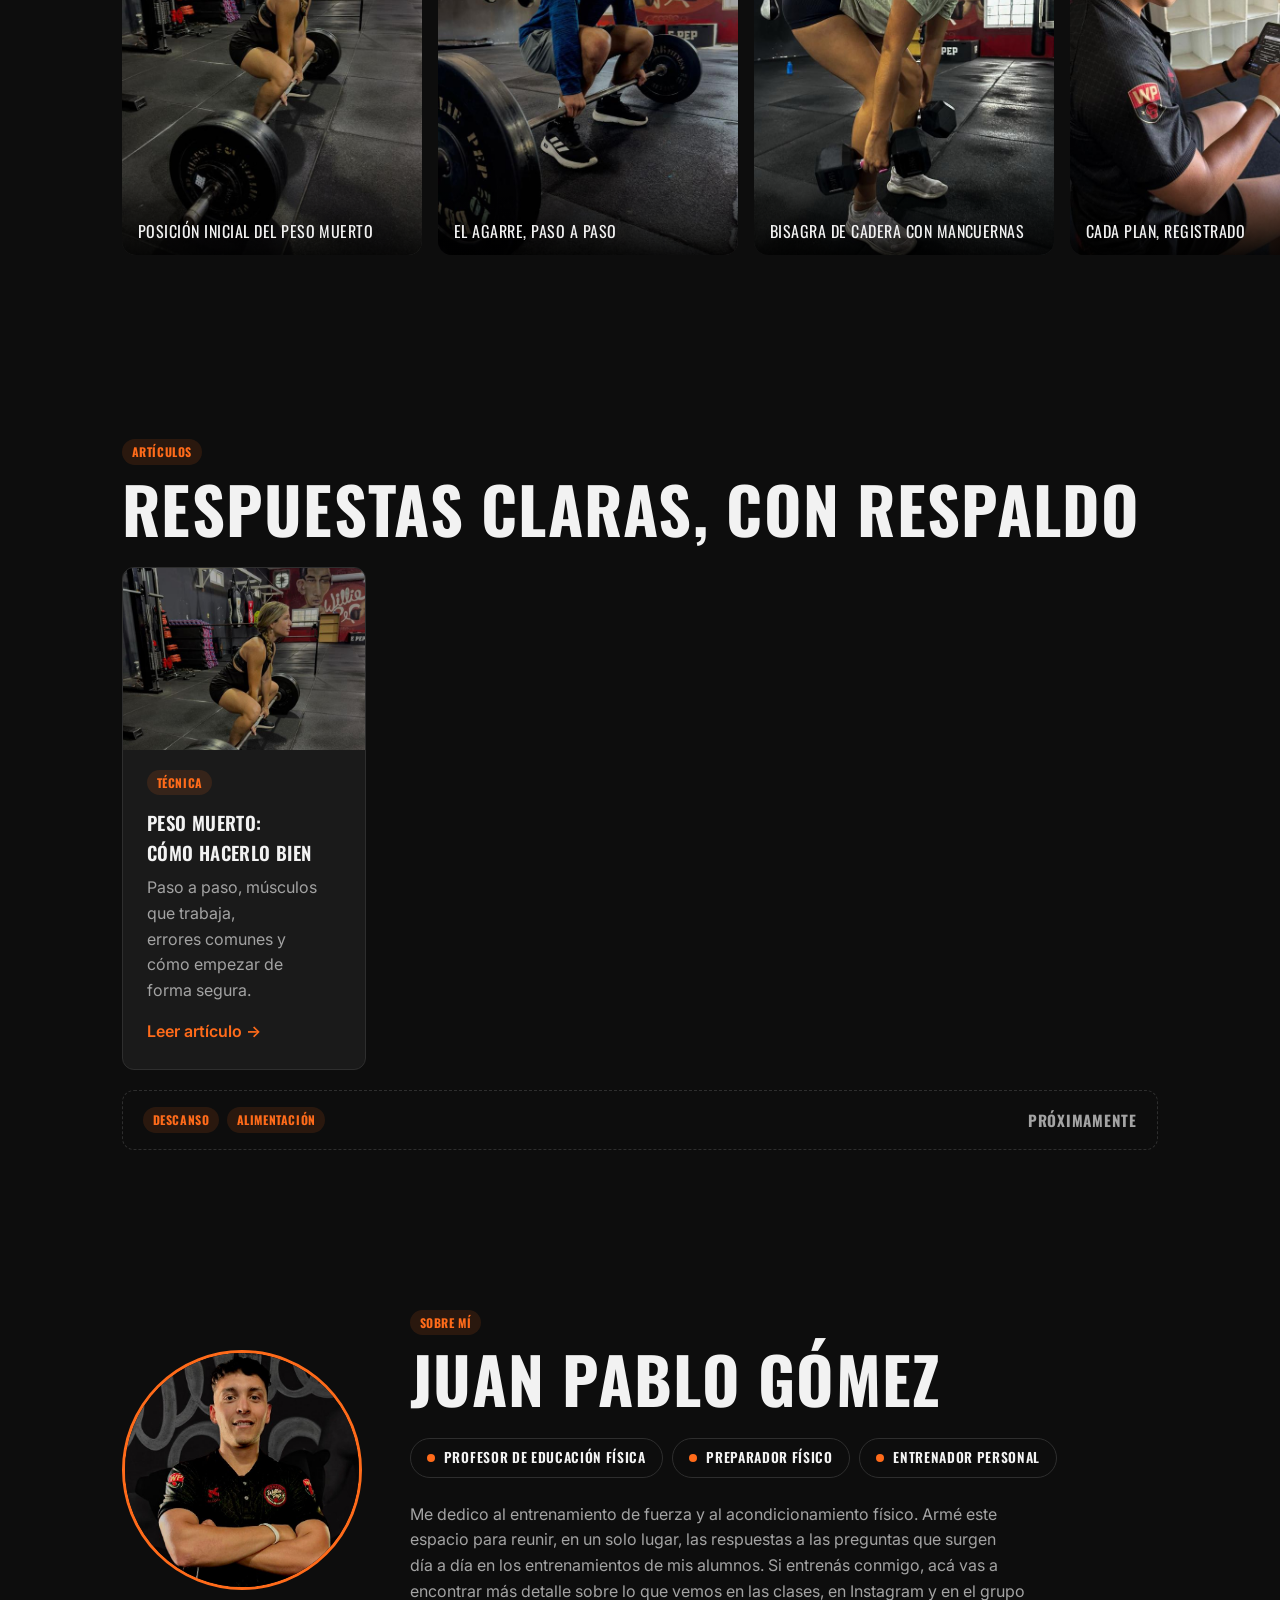
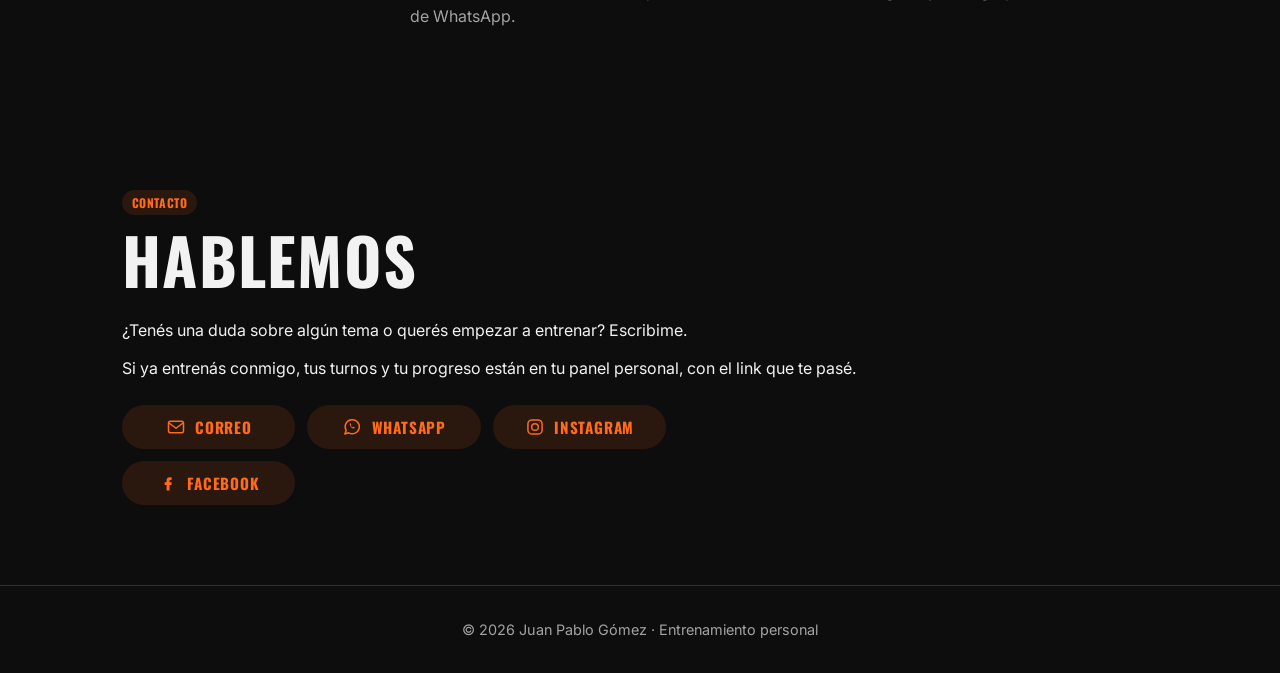
==== commit 14772cb5: "Sobre mí: texto sobre las preguntas que surgen día a día en los entrenamientos de los alumnos Co-Aut" ====
--- a/index.html
+++ b/index.html
@@ -177,7 +177,7 @@
           </ul>
           <p>
             Me dedico al entrenamiento de fuerza y al acondicionamiento físico. Armé este espacio para reunir, en un solo lugar,
-            las respuestas a las preguntas que me hacen todos los días. Si entrenás conmigo, acá vas a
+            las respuestas a las preguntas que surgen día a día en los entrenamientos de mis alumnos. Si entrenás conmigo, acá vas a
             encontrar más detalle sobre lo que vemos en las clases, en Instagram y en el grupo de WhatsApp.
           </p>
         </div>
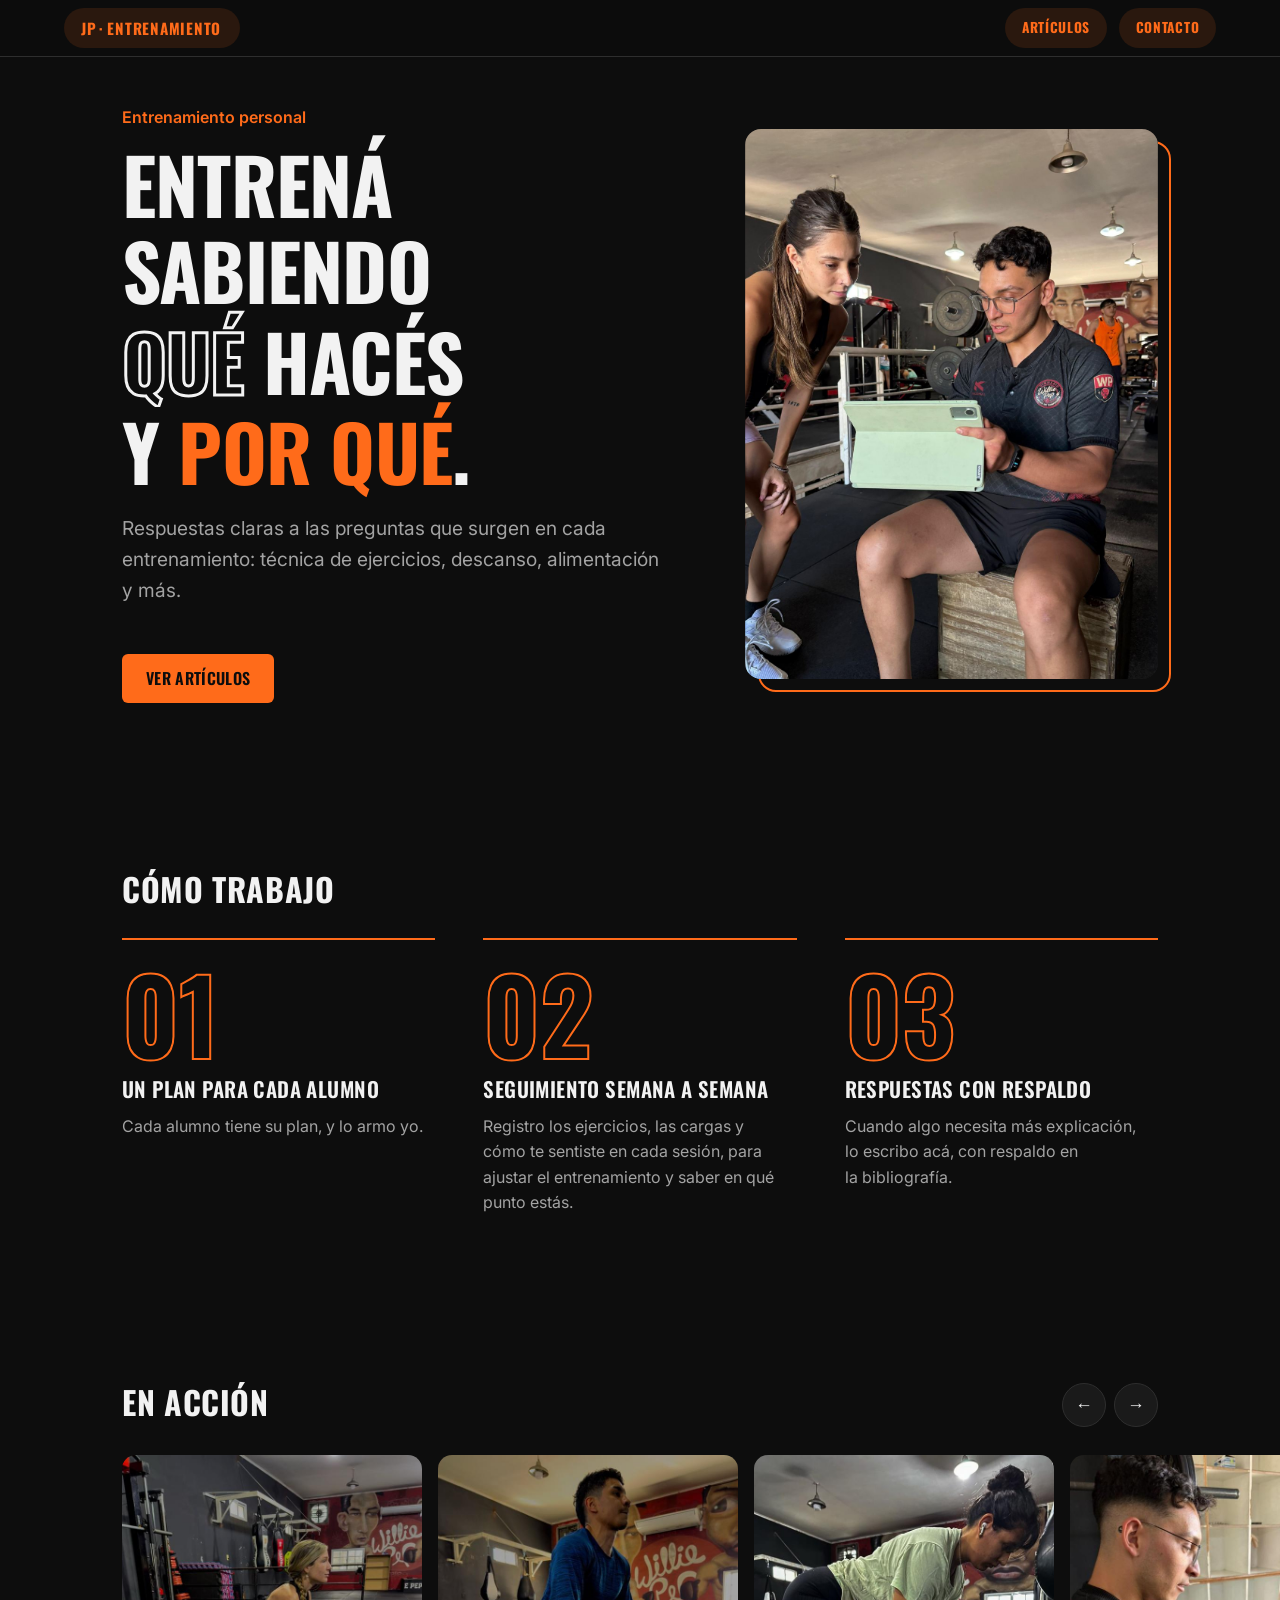
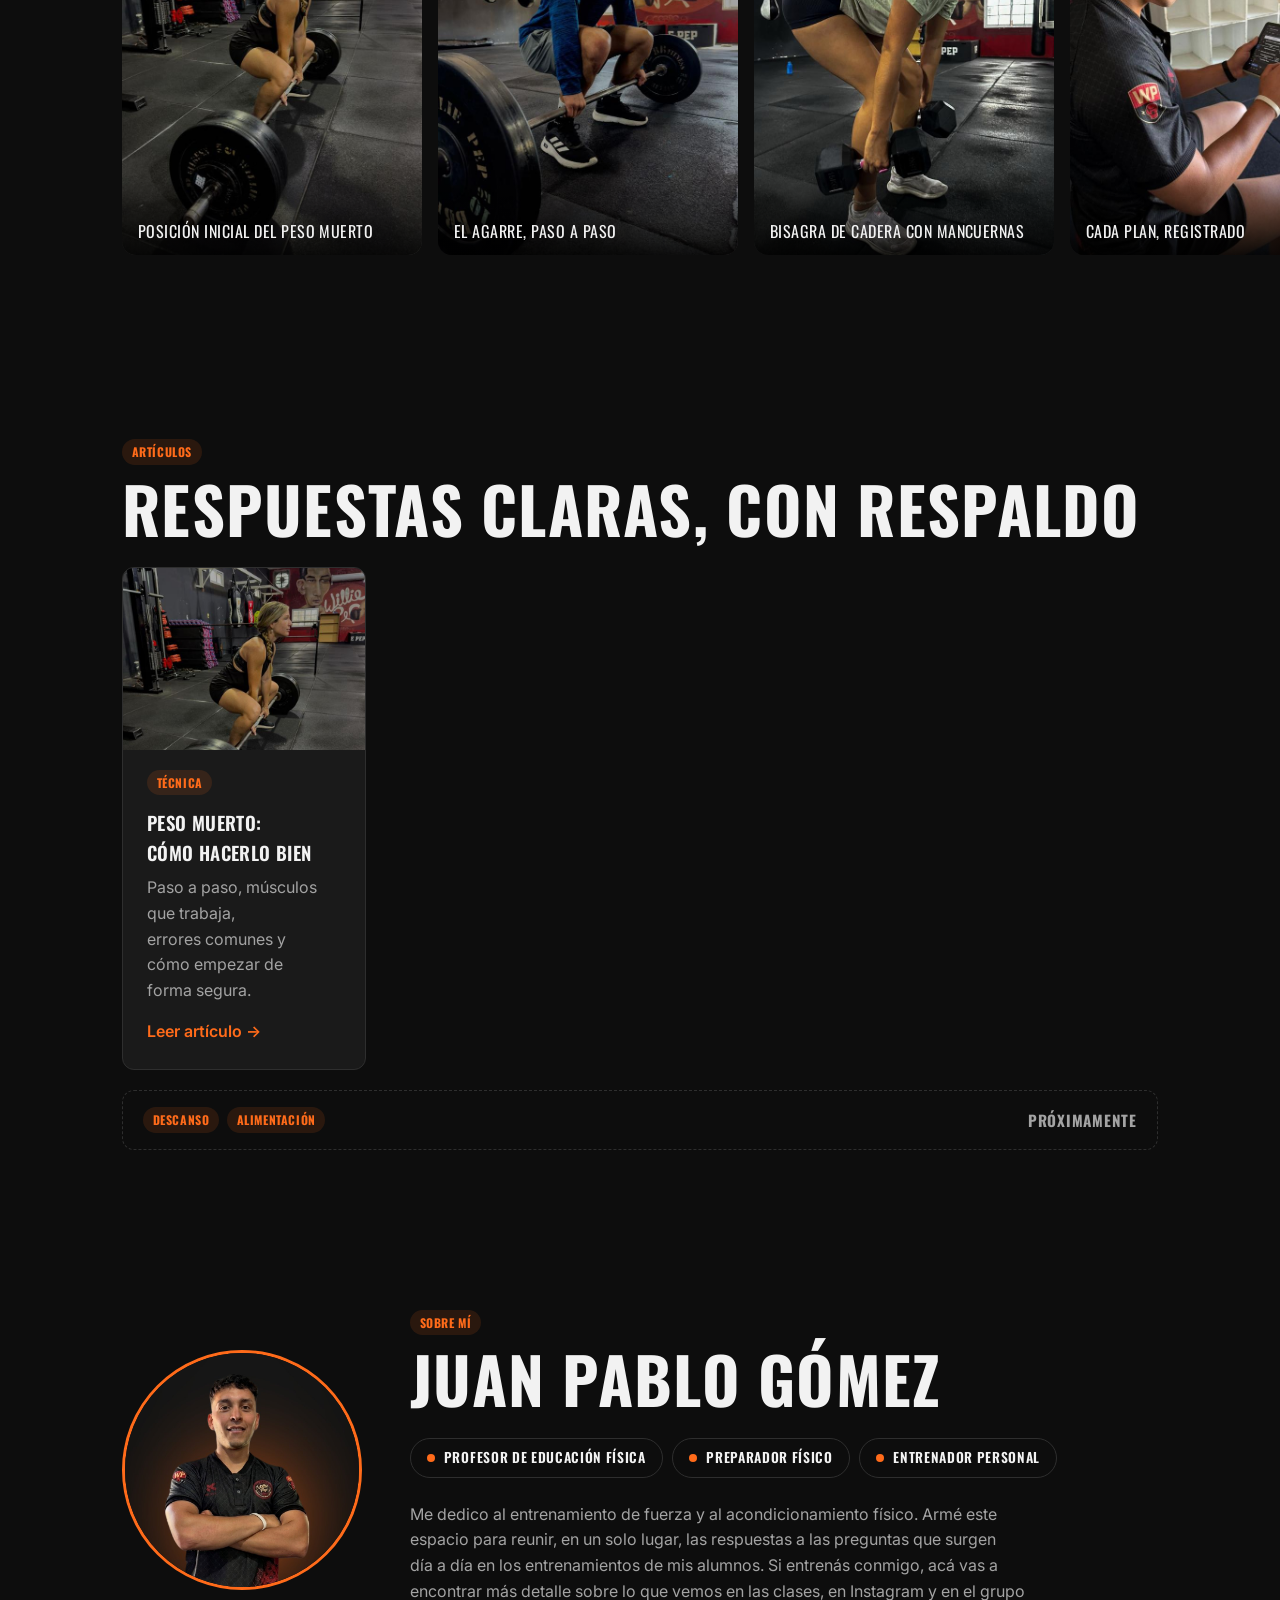
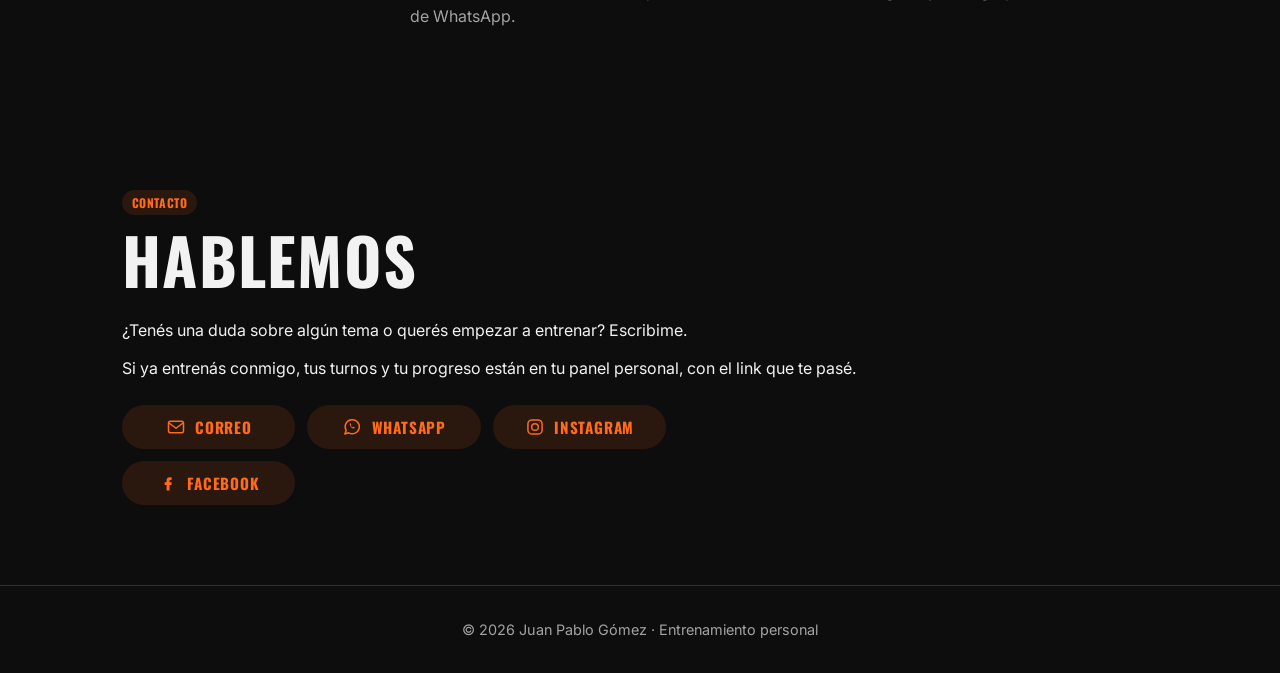
==== commit 17e1efdc: "Sobre mí: nueva foto de retrato (fondo oscuro con tono naranja), un poco más grande en el celular Co" ====
--- a/index.html
+++ b/index.html
@@ -19,7 +19,7 @@
   <!-- Las fuentes no frenan la página: se cargan en paralelo y se aplican cuando llegan -->
   <link href="https://fonts.googleapis.com/css2?family=Inter:wght@400;600;700&family=Oswald:wght@500;600;700&display=swap" rel="stylesheet" media="print" onload="this.media='all'">
   <noscript><link href="https://fonts.googleapis.com/css2?family=Inter:wght@400;600;700&family=Oswald:wght@500;600;700&display=swap" rel="stylesheet"></noscript>
-  <link rel="stylesheet" href="styles.css?v=7394b36f">
+  <link rel="stylesheet" href="styles.css?v=5391fb78">
   <script>
     // Las animaciones de entrada solo se activan si el script de la página carga bien.
     document.documentElement.classList.add('js');
@@ -166,7 +166,7 @@
     <!-- Sobre mí -->
     <section id="sobre-mi" class="sobre-mi">
       <div class="contenedor sobre-mi-grid">
-        <img src="imagenes/juan-pablo.jpg" alt="Juan Pablo Gómez, entrenador personal" class="retrato reveal" width="657" height="657" loading="lazy">
+        <img src="imagenes/juan-pablo-retrato.jpg" alt="Juan Pablo Gómez, entrenador personal" class="retrato reveal" width="800" height="800" loading="lazy">
         <div class="reveal" style="--d:1">
           <span class="etiqueta">Sobre mí</span>
           <h2 class="titulo-grande">Juan Pablo Gómez</h2>
--- a/styles.css
+++ b/styles.css
@@ -364,6 +364,9 @@
 @media (max-width: 720px) {
   .hero-grid { grid-template-columns: 1fr; }
   .hero .lema { font-size: 1.05rem; margin-bottom: 1.25rem; }
+  .titular { font-size: clamp(2.8rem, 13vw, 4.4rem); } /* en el celular el título ocupa todo el ancho, sin hueco a la derecha */
+  .hero-texto { align-items: stretch; }
+  .hero .acciones .boton { display: block; width: 100%; text-align: center; }
   .hero-foto .marco { aspect-ratio: 4 / 3; }
   .hero-foto img { object-position: center 35%; }
   .trabajo { grid-template-columns: 1fr; gap: 1.75rem; }
@@ -371,7 +374,7 @@
   .trabajo .numero { grid-row: span 2; font-size: 4rem; margin: 0; }
   .trabajo h3 { margin: 0 0 0.35rem; }
   .sobre-mi-grid { grid-template-columns: 1fr; }
-  .sobre-mi .retrato { width: 160px; height: 160px; }
+  .sobre-mi .retrato { width: 210px; height: 210px; }
 }
 
 /* Menos movimiento: se quedan los fundidos y se van los desplazamientos */
